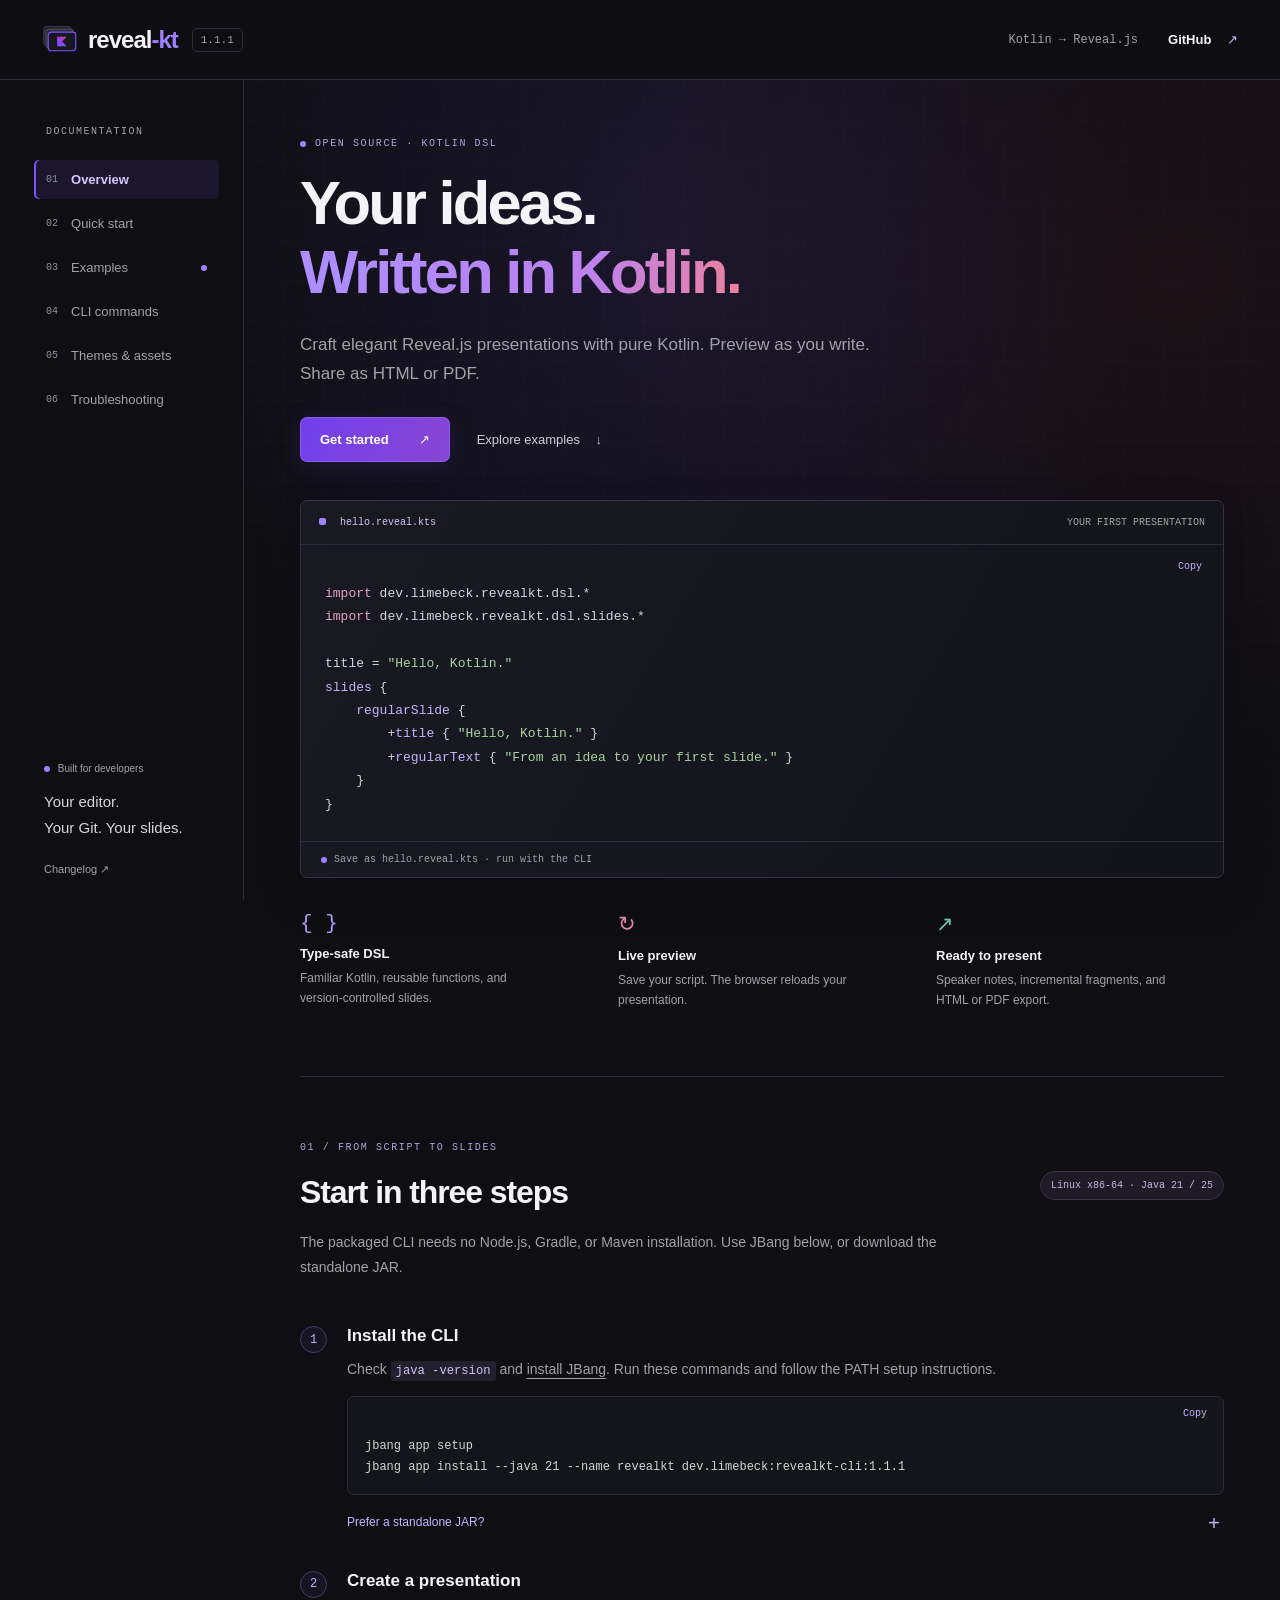
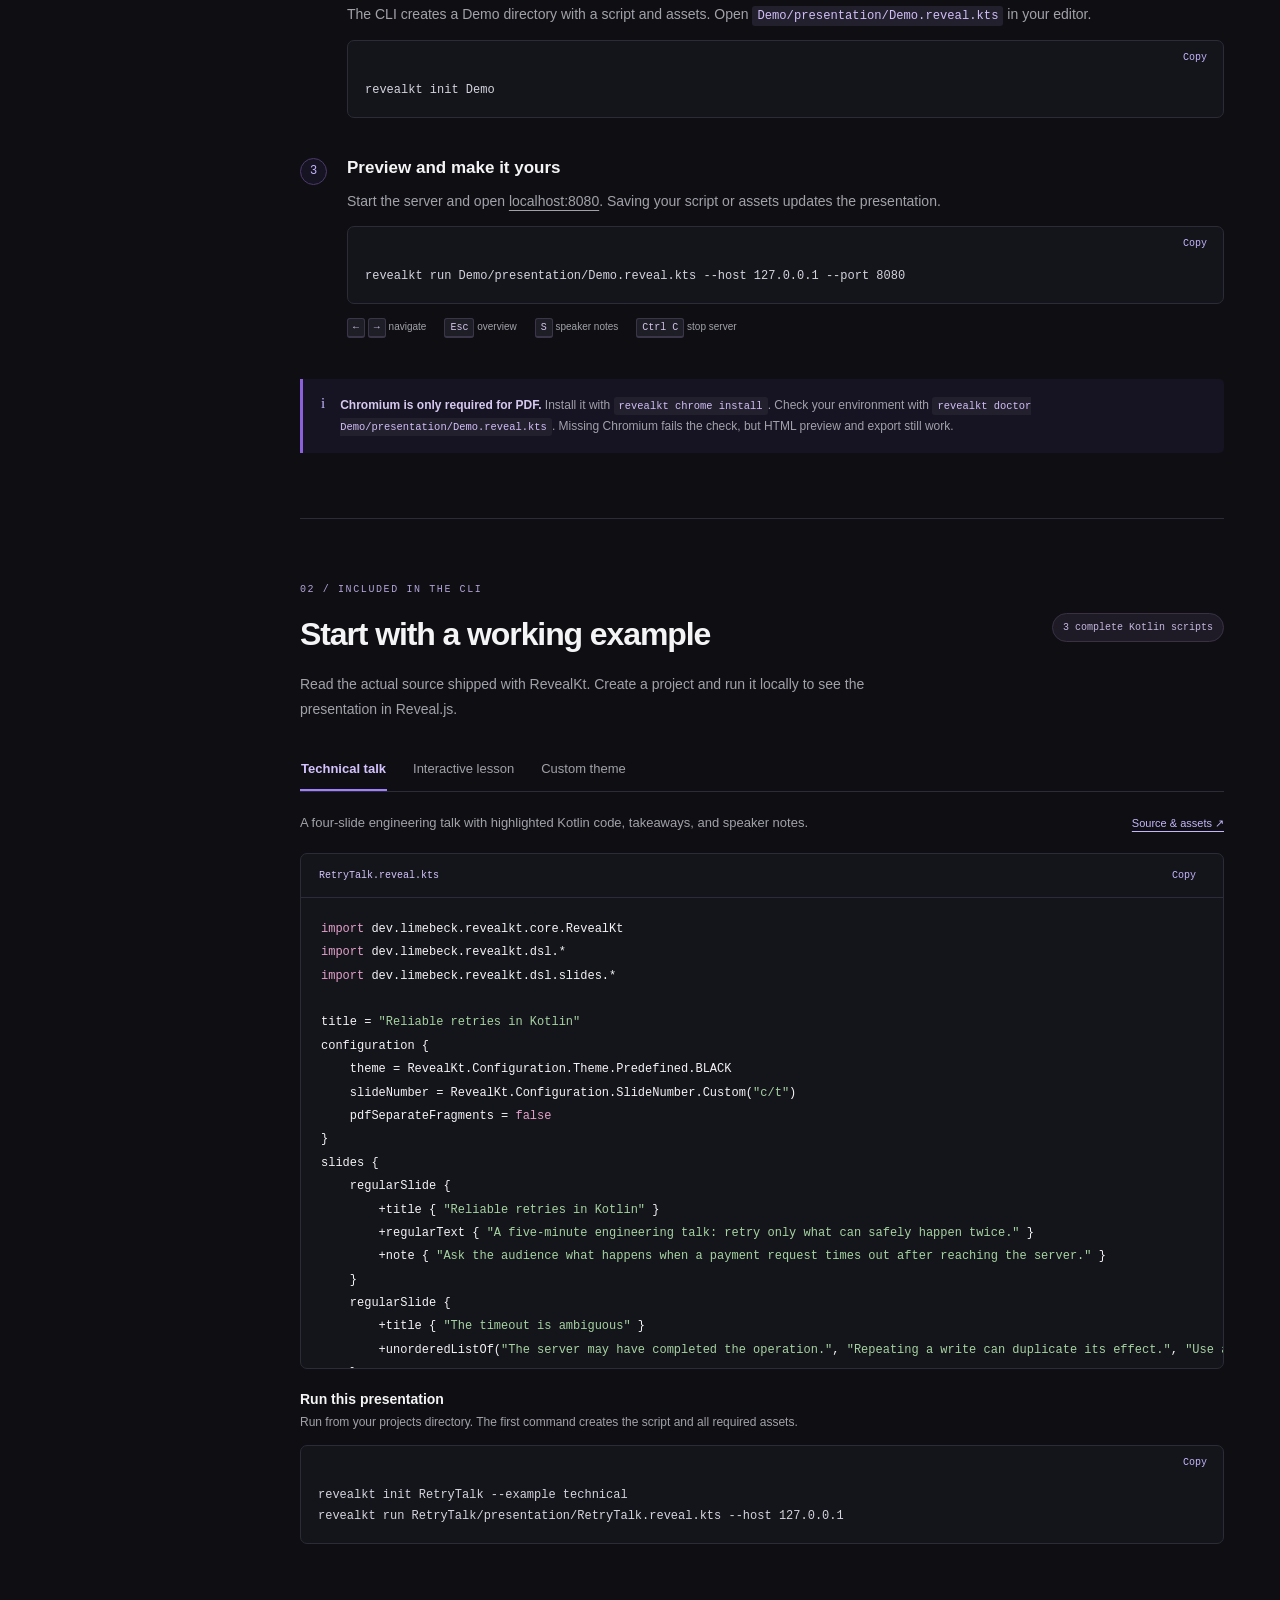
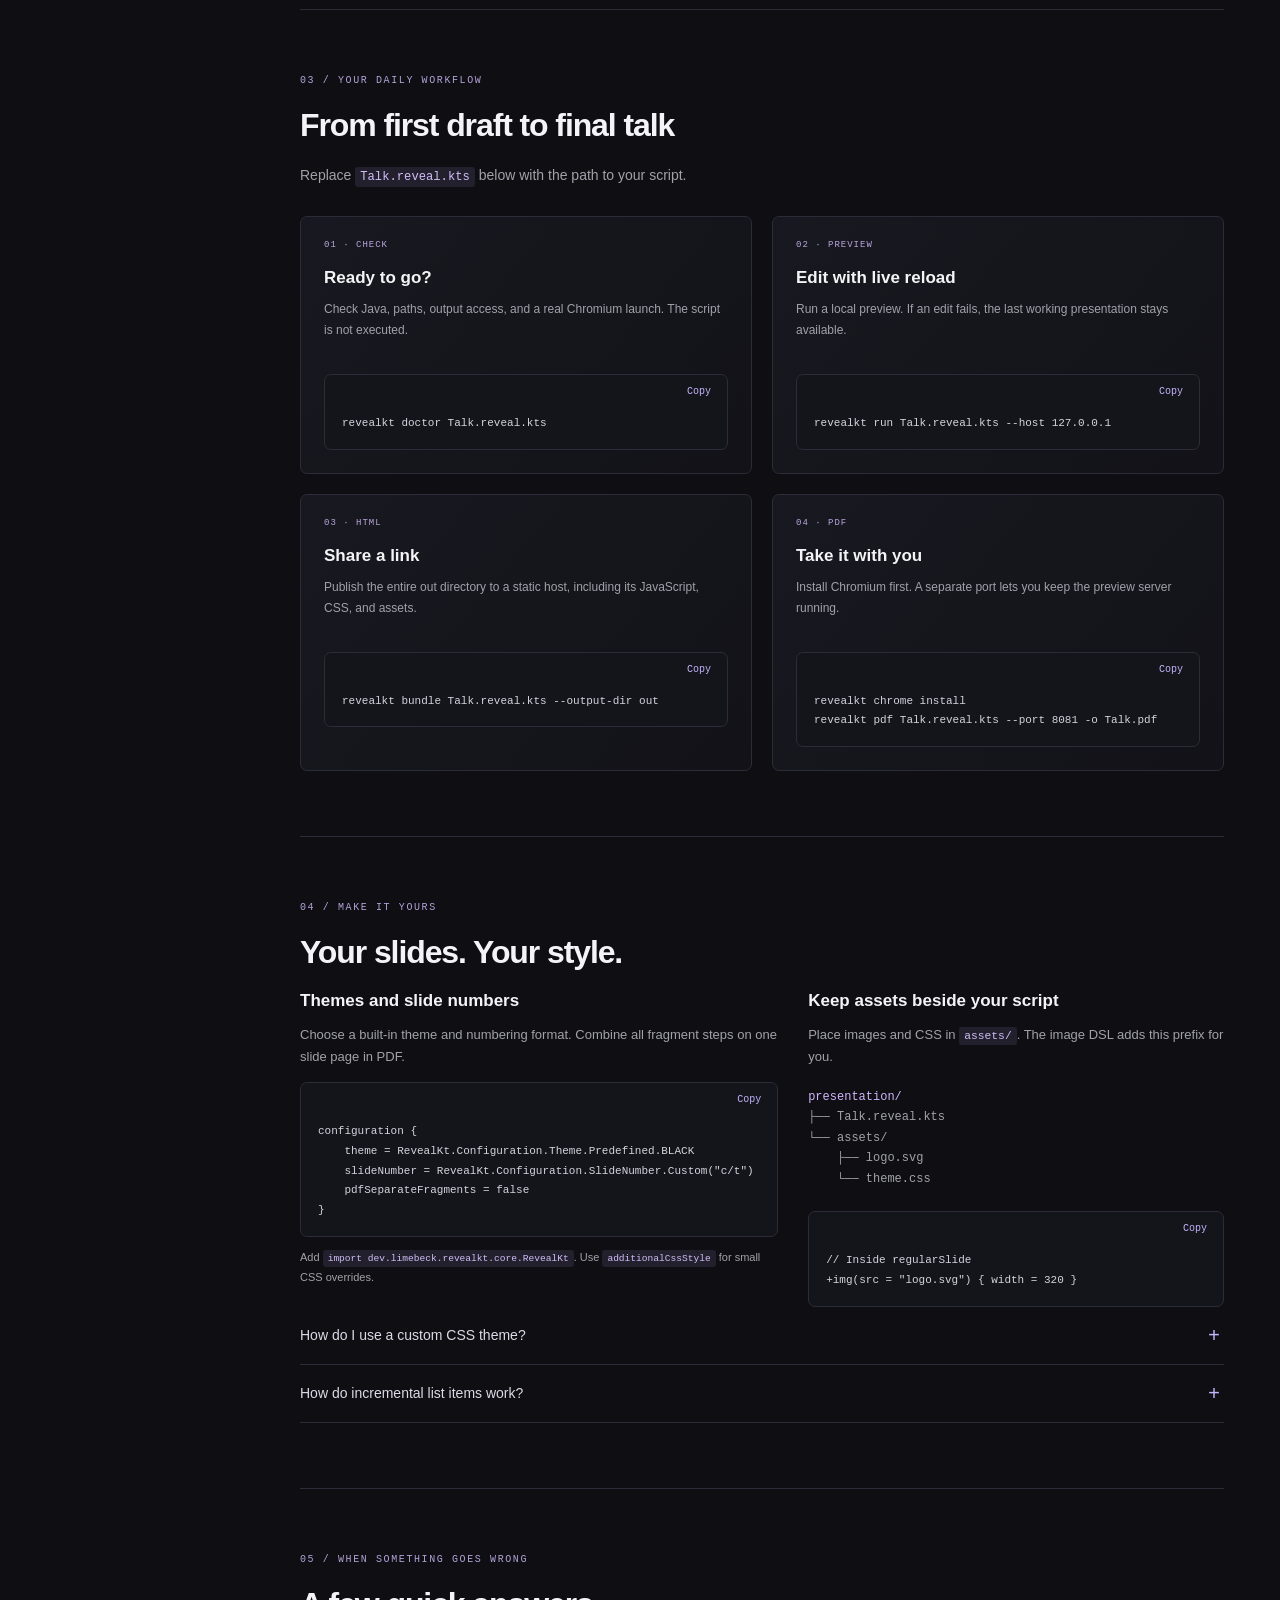
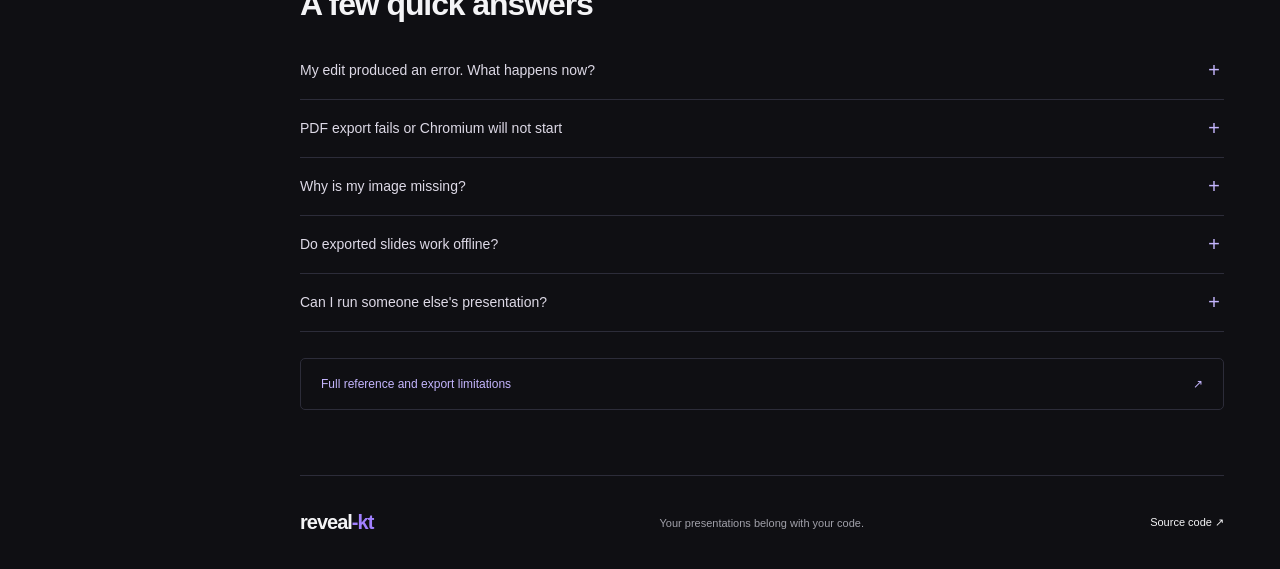
==== index.html @ 834b7af3 "Publish RevealKt documentation website" ====
<!doctype html>
<html lang="en">
<head>
  <meta charset="utf-8">
  <meta name="viewport" content="width=device-width, initial-scale=1">
  <meta name="description" content="Craft Reveal.js presentations with pure Kotlin. Get started with RevealKt, explore runnable examples, and export your slides to HTML and PDF.">
  <meta name="theme-color" content="#0f0f13">
  <title>RevealKt — presentations in pure Kotlin</title>
  <link rel="icon" href="assets/favicon.svg" type="image/svg+xml">
  <link rel="stylesheet" href="assets/site.css">
  <script src="assets/examples.js" defer></script>
  <script src="assets/site.js" defer></script>
</head>
<body>
<a class="skip-link" href="#main">Skip to content</a>
<header class="header">
  <a class="brand" href="#overview" aria-label="RevealKt home"><img src="assets/favicon.svg" width="36" height="36" alt="">reveal<span class="brand-kt">-kt</span><span class="version">1.1.1</span></a>
  <div class="header-right">
    <span class="header-caption">Kotlin → Reveal.js</span>
    <a href="https://github.com/LimeBeck/reveal-kt" class="github">GitHub <span aria-hidden="true">↗</span></a>
    <button id="menu-toggle" aria-expanded="false" aria-controls="sidebar" class="menu-toggle">Menu</button>
  </div>
</header>
<div class="layout">
  <aside class="sidebar" id="sidebar">
    <div class="sidebar-title">DOCUMENTATION</div>
    <nav aria-label="Documentation sections">
      <a href="#overview" class="active"><span>01</span> Overview</a>
      <a href="#quickstart"><span>02</span> Quick start</a>
      <a href="#examples"><span>03</span> Examples <span class="nav-dot"></span></a>
      <a href="#commands"><span>04</span> CLI commands</a>
      <a href="#customization"><span>05</span> Themes &amp; assets</a>
      <a href="#faq"><span>06</span> Troubleshooting</a>
    </nav>
    <div class="sidebar-bottom"><span class="status-dot"></span> Built for developers<p>Your editor.<br>Your Git. Your slides.</p><a href="https://github.com/LimeBeck/reveal-kt/blob/master/CHANGELOG.md">Changelog ↗</a></div>
  </aside>
  <main id="main">
    <section id="overview" class="hero">
      <div class="hero-heading">
        <div class="eyebrow"><span class="status-dot"></span> OPEN SOURCE · KOTLIN DSL</div>
        <h1>Your ideas.<br><span>Written in Kotlin.</span></h1>
        <p class="lead">Craft elegant Reveal.js presentations with pure Kotlin. Preview as you write. Share as HTML or PDF.</p>
        <div class="hero-actions"><a class="button primary" href="#quickstart">Get started <span>↗</span></a><a class="text-link" href="#examples">Explore examples <span>↓</span></a></div>
      </div>
      <div class="hero-code code-block">
        <div class="panel-top"><span><span class="file-dot"></span> hello.reveal.kts</span><span>YOUR FIRST PRESENTATION</span></div>
        <button class="copy" aria-label="Copy starter script">Copy</button>
        <pre tabindex="0" aria-label="Complete starter Kotlin script"><code><span class="syntax-keyword">import</span> dev.limebeck.revealkt.dsl.*
<span class="syntax-keyword">import</span> dev.limebeck.revealkt.dsl.slides.*

title = <span class="syntax-string">"Hello, Kotlin."</span>
<span class="syntax-call">slides</span> {
    <span class="syntax-call">regularSlide</span> {
        +<span class="syntax-call">title</span> { <span class="syntax-string">"Hello, Kotlin."</span> }
        +<span class="syntax-call">regularText</span> { <span class="syntax-string">"From an idea to your first slide."</span> }
    }
}</code></pre>
        <div class="editor-foot"><span class="status-dot"></span> Save as hello.reveal.kts · run with the CLI</div>
      </div>
      <div class="features">
        <div><span class="feature-icon">{ }</span><h3>Type-safe DSL</h3><p>Familiar Kotlin, reusable functions, and version-controlled slides.</p></div>
        <div><span class="feature-icon">↻</span><h3>Live preview</h3><p>Save your script. The browser reloads your presentation.</p></div>
        <div><span class="feature-icon">↗</span><h3>Ready to present</h3><p>Speaker notes, incremental fragments, and HTML or PDF export.</p></div>
      </div>
    </section>
    <section id="quickstart">
      <div class="section-heading"><div><div class="eyebrow">01 / FROM SCRIPT TO SLIDES</div><h2>Start in three steps</h2></div><span class="tag">Linux x86-64 · Java 21 / 25</span></div>
      <p class="section-intro">The packaged CLI needs no Node.js, Gradle, or Maven installation. Use JBang below, or download the standalone JAR.</p>
      <div class="steps">
        <article class="step">
          <span class="step-number">1</span>
          <div><h3>Install the CLI</h3><p>Check <code>java -version</code> and <a href="https://www.jbang.dev/download/">install JBang</a>. Run these commands and follow the PATH setup instructions.</p>
            <div class="code-block"><button class="copy" aria-label="Copy installation commands">Copy</button><pre><code>jbang app setup
jbang app install --java 21 --name revealkt dev.limebeck:revealkt-cli:1.1.1</code></pre></div>
            <details><summary>Prefer a standalone JAR?</summary><p>Download the self-contained CLI JAR from <a href="https://github.com/LimeBeck/reveal-kt/releases/tag/v1.1.1">release 1.1.1</a>, rather than the sources, javadoc, or app-jvm artifacts. Rename it to <code>revealkt.jar</code> if needed. In the commands below, replace <code>revealkt</code> with <code>java -jar /path/to/revealkt.jar</code>.</p></details>
          </div>
        </article>
        <article class="step">
          <span class="step-number">2</span>
          <div><h3>Create a presentation</h3><p>The CLI creates a Demo directory with a script and assets. Open <code>Demo/presentation/Demo.reveal.kts</code> in your editor.</p><div class="code-block"><button class="copy" aria-label="Copy project creation command">Copy</button><pre><code>revealkt init Demo</code></pre></div></div>
        </article>
        <article class="step">
          <span class="step-number">3</span>
          <div><h3>Preview and make it yours</h3><p>Start the server and open <a href="http://localhost:8080">localhost:8080</a>. Saving your script or assets updates the presentation.</p><div class="code-block"><button class="copy" aria-label="Copy preview command">Copy</button><pre><code>revealkt run Demo/presentation/Demo.reveal.kts --host 127.0.0.1 --port 8080</code></pre></div><div class="keyboard-hints"><span><kbd>←</kbd> <kbd>→</kbd> navigate</span><span><kbd>Esc</kbd> overview</span><span><kbd>S</kbd> speaker notes</span><span><kbd>Ctrl C</kbd> stop server</span></div></div>
        </article>
      </div>
      <div class="callout"><span aria-hidden="true">i</span><p><strong>Chromium is only required for PDF.</strong> Install it with <code>revealkt chrome install</code>. Check your environment with <code>revealkt doctor Demo/presentation/Demo.reveal.kts</code>. Missing Chromium fails the check, but HTML preview and export still work.</p></div>
    </section>
    <section id="examples">
      <div class="section-heading"><div><div class="eyebrow">02 / INCLUDED IN THE CLI</div><h2>Start with a working example</h2></div><span class="tag">3 complete Kotlin scripts</span></div>
      <p class="section-intro">Read the actual source shipped with RevealKt. Create a project and run it locally to see the presentation in Reveal.js.</p>
      <noscript><p>Run <code>revealkt init RetryTalk --example technical</code>, <code>revealkt init NullSafety --example lesson</code>, or <code>revealkt init BrandDeck --example custom-theme</code>. <a href="https://github.com/LimeBeck/reveal-kt/tree/master/reveal-kt/app/src/jvmMain/resources/examples">Browse all example sources on GitHub ↗</a></p></noscript>
      <div class="example-tabs" role="tablist" aria-label="Example scripts">
        <button role="tab" id="tab-technical" aria-selected="true" aria-controls="example-panel" data-example="technical">Technical talk</button>
        <button role="tab" id="tab-lesson" aria-selected="false" aria-controls="example-panel" tabindex="-1" data-example="lesson">Interactive lesson</button>
        <button role="tab" id="tab-custom-theme" aria-selected="false" aria-controls="example-panel" tabindex="-1" data-example="custom-theme">Custom theme</button>
      </div>
      <div id="example-panel" role="tabpanel" aria-labelledby="tab-technical">
        <div class="example-caption"><p id="example-description"></p><a id="example-source-link" href="https://github.com/LimeBeck/reveal-kt/tree/master/reveal-kt/app/src/jvmMain/resources/examples/technical">Source &amp; assets ↗</a></div>
        <div class="example-source">
          <div class="panel-top"><span id="source-name">RetryTalk.reveal.kts</span><button class="copy" id="copy-example" aria-label="Copy example script">Copy</button></div>
          <pre tabindex="0" aria-label="Complete example Kotlin script"><code id="example-code"></code></pre>
        </div>
        <div class="example-run"><h3>Run this presentation</h3><p>Run from your projects directory. The first command creates the script and all required assets.</p></div>
        <div class="code-block"><button class="copy" aria-label="Copy example commands">Copy</button><pre><code id="example-command">revealkt init RetryTalk --example technical
revealkt run RetryTalk/presentation/RetryTalk.reveal.kts --host 127.0.0.1</code></pre></div>
      </div>
    </section>
    <section id="commands">
      <div class="eyebrow">03 / YOUR DAILY WORKFLOW</div><h2>From first draft to final talk</h2><p class="section-intro">Replace <code>Talk.reveal.kts</code> below with the path to your script.</p>
      <div class="command-grid">
        <article><span class="command-label">01 · CHECK</span><h3>Ready to go?</h3><p>Check Java, paths, output access, and a real Chromium launch. The script is not executed.</p><div class="code-block"><button class="copy" aria-label="Copy doctor command">Copy</button><pre><code>revealkt doctor Talk.reveal.kts</code></pre></div></article>
        <article><span class="command-label">02 · PREVIEW</span><h3>Edit with live reload</h3><p>Run a local preview. If an edit fails, the last working presentation stays available.</p><div class="code-block"><button class="copy" aria-label="Copy run command">Copy</button><pre><code>revealkt run Talk.reveal.kts --host 127.0.0.1</code></pre></div></article>
        <article><span class="command-label">03 · HTML</span><h3>Share a link</h3><p>Publish the entire out directory to a static host, including its JavaScript, CSS, and assets.</p><div class="code-block"><button class="copy" aria-label="Copy bundle command">Copy</button><pre><code>revealkt bundle Talk.reveal.kts --output-dir out</code></pre></div></article>
        <article><span class="command-label">04 · PDF</span><h3>Take it with you</h3><p>Install Chromium first. A separate port lets you keep the preview server running.</p><div class="code-block"><button class="copy" aria-label="Copy PDF commands">Copy</button><pre><code>revealkt chrome install
revealkt pdf Talk.reveal.kts --port 8081 -o Talk.pdf</code></pre></div></article>
      </div>
    </section>
    <section id="customization">
      <div class="eyebrow">04 / MAKE IT YOURS</div><h2>Your slides. Your style.</h2>
      <div class="reference-grid">
        <article><h3>Themes and slide numbers</h3><p>Choose a built-in theme and numbering format. Combine all fragment steps on one slide page in PDF.</p><div class="code-block"><button class="copy" aria-label="Copy configuration">Copy</button><pre><code>configuration {
    theme = RevealKt.Configuration.Theme.Predefined.BLACK
    slideNumber = RevealKt.Configuration.SlideNumber.Custom("c/t")
    pdfSeparateFragments = false
}</code></pre></div><p class="small">Add <code>import dev.limebeck.revealkt.core.RevealKt</code>. Use <code>additionalCssStyle</code> for small CSS overrides.</p></article>
        <article><h3>Keep assets beside your script</h3><p>Place images and CSS in <code>assets/</code>. The image DSL adds this prefix for you.</p><div class="file-tree"><span>presentation/</span><br>├── Talk.reveal.kts<br>└── assets/<br>&nbsp;&nbsp;&nbsp; ├── logo.svg<br>&nbsp;&nbsp;&nbsp; └── theme.css</div><div class="code-block"><button class="copy" aria-label="Copy image snippet">Copy</button><pre><code>// Inside regularSlide
+img(src = "logo.svg") { width = 320 }</code></pre></div></article>
      </div>
      <details><summary>How do I use a custom CSS theme?</summary><p>Set <code>theme = RevealKt.Configuration.Theme.Custom("assets/theme.css")</code> inside <code>configuration</code>. A custom theme replaces the built-in theme; style <code>.reveal-viewport</code>, <code>.reveal</code>, and headings. URLs inside CSS resolve relative to the CSS file. Start with a complete template: <code>revealkt init BrandDeck --example custom-theme</code>.</p></details>
      <details><summary>How do incremental list items work?</summary><p><code>unorderedListOf</code> and <code>orderedListOf</code> reveal subsequent items as fragments by default. The first item is visible immediately. Pass <code>fragmented = false</code> for a static list. Set <code>pdfSeparateFragments = false</code> to avoid extra PDF pages for fragment steps.</p></details>
    </section>
    <section id="faq">
      <div class="eyebrow">05 / WHEN SOMETHING GOES WRONG</div><h2>A few quick answers</h2>
      <details><summary>My edit produced an error. What happens now?</summary><p>Fix the script and save again. Successful compilation updates the slides and removes the error panel. Until then, you can navigate the last working presentation. An error on the initial launch exits the command; fix the script and start it again.</p></details>
      <details><summary>PDF export fails or Chromium will not start</summary><p>Run <code>revealkt chrome install</code>, then <code>revealkt doctor Talk.reveal.kts</code>. On Ubuntu, you may need system libraries: <code>revealkt chrome install --with-deps</code>. If the port is busy, stop the preview or use <code>--port 8081</code>. Create the PDF output's parent directory beforehand.</p></details>
      <details><summary>Why is my image missing?</summary><p>Check that <code>assets/</code> is beside your script. For <code>assets/images/chart.png</code>, use <code>img(src = "images/chart.png")</code>. Paths are case-sensitive. CSS theme URLs need the full <code>assets/</code> prefix.</p></details>
      <details><summary>Do exported slides work offline?</summary><p>Built-in JavaScript and CSS ship with the CLI. External images, fonts, and MathJax may still need a network connection, so offline export is not guaranteed. HTML export is a directory, not one file. Repeating bundle does not remove old assets; use a fresh output directory for a clean export.</p></details>
      <details><summary>Can I run someone else's presentation?</summary><p>A <code>.reveal.kts</code> file is executable Kotlin with your user's permissions, including file and network access. Review scripts before running them. Preview has no authentication; <code>--host 127.0.0.1</code> limits access to your computer. Use bundle for publishing.</p></details>
      <a class="reference-link" href="https://github.com/LimeBeck/reveal-kt/blob/master/docs/presentation-reference.md">Full reference and export limitations <span>↗</span></a>
    </section>
    <footer><a class="brand" href="#overview">reveal<span class="brand-kt">-kt</span></a><span>Your presentations belong with your code.</span><a href="https://github.com/LimeBeck/reveal-kt">Source code ↗</a></footer>
  </main>
</div>
<div id="copy-status" class="sr-only" role="status" aria-live="polite"></div>
</body>
</html>
---- assets/site.css ----
:root {
  color-scheme: dark;
  --paper: #0f0f13;
  --surface: #181820;
  --ink: #f4f4f6;
  --muted: #a1a1aa;
  --line: #2c2c39;
  --purple: #7f52ff;
  --accent: #c4b5fd;
  --mono: ui-monospace, SFMono-Regular, Consolas, "Liberation Mono", monospace;
  font-family: Inter, -apple-system, BlinkMacSystemFont, "Segoe UI", sans-serif;
  color: var(--ink);
  background: var(--paper);
  font-synthesis: none;
  scroll-behavior: smooth;
  scroll-padding-top: 110px;
}
* { box-sizing: border-box; }
body { margin: 0; }
a { color: inherit; text-underline-offset: 4px; }
button { font: inherit; cursor: pointer; }
button, a, summary { -webkit-tap-highlight-color: transparent; }
button:focus-visible, a:focus-visible, summary:focus-visible, [tabindex]:focus-visible {
  outline: 3px solid var(--accent);
  outline-offset: 4px;
}
::selection { background: #7f52ff66; color: white; }
.header {
  height: 80px;
  border-bottom: 1px solid var(--line);
  display: flex;
  align-items: center;
  justify-content: space-between;
  padding: 0 42px;
  position: sticky;
  top: 0;
  z-index: 10;
  background: #0f0f13f5;
  backdrop-filter: blur(16px);
}
.brand { display: flex; align-items: center; text-decoration: none; font-size: 24px; font-weight: 750; letter-spacing: -1px; }
.brand > img { margin-right: 10px; }
.brand-kt { color: #a180ff; }
.version { font: 11px var(--mono); letter-spacing: 0; border: 1px solid var(--line); padding: 5px 8px; border-radius: 5px; margin-left: 14px; color: var(--muted); }
.header-right { display: flex; align-items: center; gap: 30px; }
.header-caption { font: 12px var(--mono); color: var(--muted); }
.github { text-decoration: none; font-size: 13px; font-weight: 600; }
.github span { margin-left: 12px; color: var(--accent); }
.layout { max-width: 1600px; margin: auto; display: grid; grid-template-columns: 244px minmax(0, 1fr); }
.sidebar { position: sticky; top: 80px; height: calc(100vh - 80px); padding: 46px 24px 24px 34px; border-right: 1px solid var(--line); display: flex; flex-direction: column; }
.sidebar-title { font: 10px var(--mono); letter-spacing: 1.5px; color: var(--muted); margin: 0 0 23px 12px; }
.sidebar nav { display: grid; gap: 5px; }
.sidebar nav a { display: flex; align-items: center; gap: 13px; font-size: 13px; text-decoration: none; padding: 12px; border-radius: 5px; color: var(--muted); }
.sidebar nav a > span:first-child { font: 10px var(--mono); color: #91919f; }
.sidebar nav a:hover { background: #1b1b25; color: white; }
.sidebar nav a.active { background: #7f52ff1c; color: #d6c9ff; font-weight: 650; box-shadow: inset 2px 0 var(--purple); }
.nav-dot, .status-dot { display: inline-block; flex-shrink: 0; width: 6px; height: 6px; border-radius: 50%; background: #a180ff; }
.nav-dot { margin-left: auto; }
.sidebar-bottom { margin-top: auto; font-size: 10px; color: var(--muted); padding: 45px 10px 0; }
.sidebar-bottom .status-dot { margin-right: 5px; }
.sidebar-bottom p { font-size: 15px; line-height: 1.7; color: #d4d4dc; margin: 15px 0 23px; }
.sidebar-bottom a { font-size: 11px; text-decoration: none; }
main { padding: 0 56px; min-width: 0; max-width: 1270px; }
section { padding: 65px 0; border-bottom: 1px solid var(--line); scroll-margin-top: 10px; }
.hero { padding-top: 58px; position: relative; isolation: isolate; }
.hero::before {
  content: "";
  position: absolute;
  inset: 0 -56px;
  z-index: -1;
  pointer-events: none;
  background: radial-gradient(ellipse at 40% 15%, #7f52ff1c, transparent 55%),
    radial-gradient(ellipse at 90% 20%, #e2446210, transparent 45%),
    linear-gradient(#ffffff03 1px, transparent 1px),
    linear-gradient(90deg, #ffffff03 1px, transparent 1px);
  background-size: auto, auto, 40px 40px, 40px 40px;
  mask-image: linear-gradient(black 65%, transparent);
}
.eyebrow { font: 10px var(--mono); letter-spacing: 1.6px; color: #b2a2d9; display: flex; align-items: center; gap: 9px; margin-bottom: 20px; }
h1 { font-size: clamp(40px, 4.8vw, 68px); line-height: 1.12; letter-spacing: -2.8px; margin: 0 0 23px; font-weight: 750; }
h1 > span { color: #b497ff; background: linear-gradient(100deg, #ae8dff 10%, #bc82ee 65%, #ed819b); background-clip: text; -webkit-background-clip: text; -webkit-text-fill-color: transparent; }
h2 { font-size: 32px; font-weight: 650; letter-spacing: -1.1px; margin: 0 0 19px; line-height: 1.2; }
h3 { font-size: 17px; margin: 0 0 11px; font-weight: 600; }
p { line-height: 1.75; font-size: 14px; color: var(--muted); }
.lead { max-width: 580px; font-size: 17px; line-height: 1.75; margin: 0; }
.hero-actions { display: flex; align-items: center; gap: 27px; margin: 28px 0 38px; }
.button { display: inline-flex; gap: 30px; align-items: center; padding: 14px 19px; border-radius: 7px; font-size: 13px; font-weight: 600; text-decoration: none; }
.primary { background: linear-gradient(115deg, #7040ec, #8945d3); color: white; border: 1px solid #a680ff66; box-shadow: 0 4px 24px #7f52ff24; }
.primary:hover { background: #8250ee; }
.text-link { font-size: 13px; text-decoration: none; color: #d2cbdc; }
.text-link span { margin-left: 12px; color: var(--accent); }
.panel-top { min-height: 44px; display: flex; align-items: center; justify-content: space-between; border-bottom: 1px solid var(--line); padding: 0 18px; font: 10px var(--mono); color: var(--muted); gap: 12px; }
.panel-top > span:first-child { color: #d4c5fc; }
.file-dot { display: inline-block; width: 7px; height: 7px; background: #a180ff; border-radius: 2px; margin-right: 8px; }
pre { font: 12px/1.95 var(--mono); overflow: auto; margin: 0; tab-size: 4; }
pre code { font: inherit; padding: 0; background: none; border: 0; color: inherit; overflow-wrap: normal; }
.syntax-call { color: #c4b5fd; }
.syntax-string { color: #a6d3a1; }
.syntax-keyword { color: #e3a1c9; }
.syntax-comment { color: #9494a8; }
.editor-foot { border-top: 1px solid var(--line); padding: 12px 20px; font: 10px var(--mono); color: var(--muted); display: flex; align-items: center; gap: 7px; }
.features { display: grid; grid-template-columns: repeat(3, 1fr); gap: 30px; margin-top: 34px; }
.features h3 { font-size: 13px; margin: 11px 0 7px; }
.features p { font-size: 12px; line-height: 1.7; margin: 0; max-width: 240px; }
.feature-icon { font: 21px var(--mono); color: #b89aff; }
.features > div:nth-child(2) .feature-icon { color: #e589a3; }
.features > div:nth-child(3) .feature-icon { color: #73caaa; }
.section-heading { display: flex; justify-content: space-between; align-items: center; gap: 15px; }
.tag { font: 10px var(--mono); color: #c5b8df; white-space: nowrap; border: 1px solid #393044; background: #1e1b27; border-radius: 20px; padding: 8px 10px; }
.section-intro { max-width: 640px; margin: 0 0 27px; }
code { font-family: var(--mono); font-size: .87em; background: #22202d; padding: 3px 5px; border-radius: 3px; overflow-wrap: anywhere; color: #d1bef8; }
.step { display: grid; grid-template-columns: 30px minmax(0, 1fr); gap: 17px; padding: 20px 0; }
.step-number { border: 1px solid #4b3a6c; background: #7f52ff12; width: 27px; height: 27px; border-radius: 50%; display: grid; place-items: center; font: 12px var(--mono); color: var(--accent); }
.step p { margin: 0 0 13px; }
.code-block { position: relative; border: 1px solid var(--line); background: #14141b; border-radius: 7px; margin-top: 12px; }
.code-block pre { padding: 39px 17px 15px; line-height: 1.8; font-size: 12px; color: #d4d4de; }
.copy { border: 0; background: transparent; color: #c4b5fd; font: 10px var(--mono); padding: 6px 9px; border-radius: 4px; white-space: nowrap; }
.copy:hover { background: #7f52ff26; }
.code-block > .copy { position: absolute; right: 7px; top: 5px; }
.hero-code { background: linear-gradient(120deg, #191922, #13131a); border-color: #393047; box-shadow: 0 16px 40px #0004, 0 0 40px #7f52ff08; overflow: hidden; }
.hero-code > .copy { top: 54px; right: 12px; }
.hero-code pre { font-size: 13px; padding: 37px 24px 25px; }
.keyboard-hints { display: flex; flex-wrap: wrap; gap: 18px; margin-top: 17px; font-size: 10px; color: var(--muted); }
kbd { font: 10px var(--mono); border: 1px solid #3a3548; border-bottom-width: 2px; border-radius: 3px; background: #1e1e26; padding: 3px 5px; color: #d4c5ec; }
.callout { display: flex; gap: 15px; background: #7f52ff10; border-left: 3px solid #8a61db; border-radius: 0 5px 5px 0; padding: 16px 18px; margin-top: 26px; }
.callout > span { font: 15px Georgia; color: var(--accent); }
.callout p { font-size: 12px; margin: 0; }
.callout strong { font-weight: 600; color: #d6c9ef; }
details { border-bottom: 1px solid var(--line); padding: 18px 0; }
summary { list-style: none; cursor: pointer; font-size: 14px; font-weight: 500; padding-right: 30px; position: relative; line-height: 1.5; color: #ddd9e6; }
summary::-webkit-details-marker { display: none; }
summary::after { content: '+'; position: absolute; right: 4px; color: var(--accent); font: 20px var(--mono); top: 0; }
details[open] > summary::after { content: '−'; }
details p { font-size: 13px; margin: 15px 0 0; }
.step details { border: 0; padding-bottom: 0; }
.step summary { font-size: 12px; color: var(--accent); }
.example-tabs { display: flex; border-bottom: 1px solid var(--line); gap: 25px; margin-bottom: 20px; }
.example-tabs button { background: none; border: 0; border-bottom: 2px solid transparent; color: var(--muted); padding: 13px 1px; font-size: 13px; }
.example-tabs button[aria-selected=true] { color: #d4c3ff; border-color: #a180ff; font-weight: 600; }
.example-source { min-width: 0; background: #14141b; border: 1px solid var(--line); border-radius: 7px; overflow: hidden; }
.example-source pre { max-height: 470px; padding: 20px; font-size: 12px; }
.example-caption { display: flex; align-items: baseline; justify-content: space-between; gap: 20px; margin-bottom: 18px; }
.example-caption p { font-size: 13px; margin: 0; max-width: 580px; }
.example-caption a { font-size: 11px; line-height: 1.7; color: var(--accent); white-space: nowrap; }
.example-run { margin-top: 22px; }
.example-run h3 { font-size: 14px; margin-bottom: 5px; }
.example-run p { font-size: 12px; margin: 0; }
.command-grid { display: grid; grid-template-columns: 1fr 1fr; gap: 20px; }
.command-grid article { padding: 23px; border: 1px solid var(--line); background: linear-gradient(130deg, #181820, #121218); border-radius: 7px; min-width: 0; }
.command-label { font: 9px var(--mono); letter-spacing: 1px; color: #b9a6dc; display: block; margin-bottom: 18px; }
.command-grid p { font-size: 12px; margin: 0; min-height: 63px; }
.command-grid .code-block pre { font-size: 11px; }
.reference-grid { display: grid; grid-template-columns: 1.15fr 1fr; gap: 30px; }
.reference-grid article { min-width: 0; }
.reference-grid p { font-size: 13px; }
.reference-grid .code-block pre { font-size: 11px; }
.reference-grid .small { font-size: 11px; }
.file-tree { font: 12px/1.7 var(--mono); color: var(--muted); padding: 5px 0 10px; }
.file-tree span { color: #d0b5fc; }
.reference-link { display: flex; justify-content: space-between; align-items: center; border: 1px solid var(--line); padding: 18px 20px; border-radius: 5px; font-size: 12px; text-decoration: none; margin-top: 26px; color: var(--accent); }
.reference-link:hover { background: #1e1b27; }
footer { display: flex; align-items: center; gap: 20px; justify-content: space-between; padding: 35px 0; }
footer .brand { font-size: 20px; }
footer > span { font-size: 11px; color: var(--muted); }
footer > a:last-child { font-size: 11px; text-decoration: none; }
.menu-toggle { display: none; }
.sr-only, .skip-link:not(:focus) { position: absolute; width: 1px; height: 1px; padding: 0; margin: -1px; overflow: hidden; clip: rect(0, 0, 0, 0); white-space: nowrap; border: 0; }
.skip-link:focus { position: fixed; top: 10px; left: 10px; padding: 15px; background: var(--surface); z-index: 100; }
@media (min-width: 1450px) {
  main { padding: 0 76px; }
  .hero::before { left: -76px; right: -76px; }
}
@media (max-width: 1100px) {
  .layout { grid-template-columns: 206px minmax(0, 1fr); }
  .sidebar { padding-left: 18px; padding-right: 14px; }
  main { padding: 0 32px; }
  .hero::before { left: -32px; right: -32px; }
  .header { padding: 0 28px; }
  h1 { font-size: 50px; }
  .section-heading { align-items: flex-start; flex-direction: column; gap: 0; margin-bottom: 15px; }
  .command-grid { gap: 12px; }
  .command-grid article { padding: 18px; }
  .reference-grid { grid-template-columns: 1fr; }
  .features { gap: 16px; }
  .hero-actions { gap: 20px; }
}
@media (max-width: 760px) {
  :root { scroll-padding-top: 82px; }
  .header { height: 65px; padding: 0 20px; }
  .brand { font-size: 22px; }
  .brand > img { width: 30px; height: 30px; }
  .version { font-size: 9px; margin-left: 9px; }
  .header-caption { display: none; }
  .header-right { gap: 18px; }
  .github { font-size: 11px; }
  .github span { margin-left: 3px; }
  .menu-toggle { display: block; border: 1px solid var(--line); border-radius: 4px; padding: 7px 9px; font-size: 11px; background: var(--surface); color: var(--ink); }
  .layout { display: block; }
  .sidebar { display: none; position: fixed; left: 0; right: 0; top: 65px; height: auto; max-height: calc(100dvh - 65px); overflow: auto; background: var(--paper); z-index: 9; padding: 25px; border-bottom: 1px solid var(--line); box-shadow: 0 20px 30px #0006; }
  .sidebar.open { display: block; }
  .sidebar-bottom { display: none; }
  .sidebar-title { margin-bottom: 12px; }
  main { padding: 0 22px; }
  .hero::before { left: -22px; right: -22px; }
  .hero { padding-top: 40px; }
  section { padding: 44px 0; }
  h1 { font-size: 43px; letter-spacing: -2px; }
  h2 { font-size: 28px; }
  .eyebrow { font-size: 9px; letter-spacing: 1.2px; }
  .lead { font-size: 15px; }
  .hero-actions { gap: 20px; flex-wrap: wrap; margin-bottom: 28px; }
  .button { font-size: 12px; padding: 13px 16px; gap: 18px; }
  .text-link { font-size: 12px; }
  .hero-code .panel-top > span:last-child { display: none; }
  .hero-code pre { font-size: 11px; padding: 40px 18px 22px; }
  .editor-foot { font-size: 9px; line-height: 1.6; padding: 12px 16px; }
  .features { gap: 20px; margin-top: 27px; }
  .features h3 { font-size: 12px; line-height: 1.5; }
  .features p { font-size: 11px; }
  .section-intro { font-size: 13px; }
  .step { gap: 12px; grid-template-columns: 25px minmax(0, 1fr); }
  .step-number { width: 24px; height: 24px; }
  .step p { font-size: 12px; }
  .example-tabs { gap: 17px; overflow: auto; }
  .example-tabs button { font-size: 11px; white-space: nowrap; }
  .example-caption { display: block; }
  .example-caption > a { display: inline-block; margin-top: 10px; }
  .example-source pre { font-size: 11px; }
  .command-grid { grid-template-columns: 1fr; }
  .command-grid p { min-height: 0; }
  .reference-grid { gap: 18px; }
  footer { flex-wrap: wrap; gap: 17px; }
  footer > span { order: 3; width: 100%; }
  .keyboard-hints { gap: 13px; }
  .header .brand { letter-spacing: -.7px; }
  .callout { padding: 14px 12px; }
}
@media (prefers-reduced-motion: reduce) {
  :root { scroll-behavior: auto; }
}
@media print {
  :root { color-scheme: light; --paper: white; --ink: black; --muted: #444; --line: #ccc; }
  .header, .sidebar, .hero-actions, .copy, .skip-link { display: none !important; }
  .layout { display: block; }
  main { max-width: none; padding: 0; }
  section { padding: 25px 0; }
  .hero::before { display: none; }
  h1 > span { background: none; -webkit-text-fill-color: black; }
  .hero-code, .code-block, .example-source, .command-grid article, .callout { background: white; box-shadow: none; }
  pre, code, .code-block pre, summary, .panel-top > span:first-child { color: black; }
  .example-source pre { max-height: none; white-space: pre-wrap; }
  .syntax-call, .syntax-keyword { color: #54348a; }
  .syntax-string { color: #28602e; }
  details:not([open]) > p { display: block; }
}
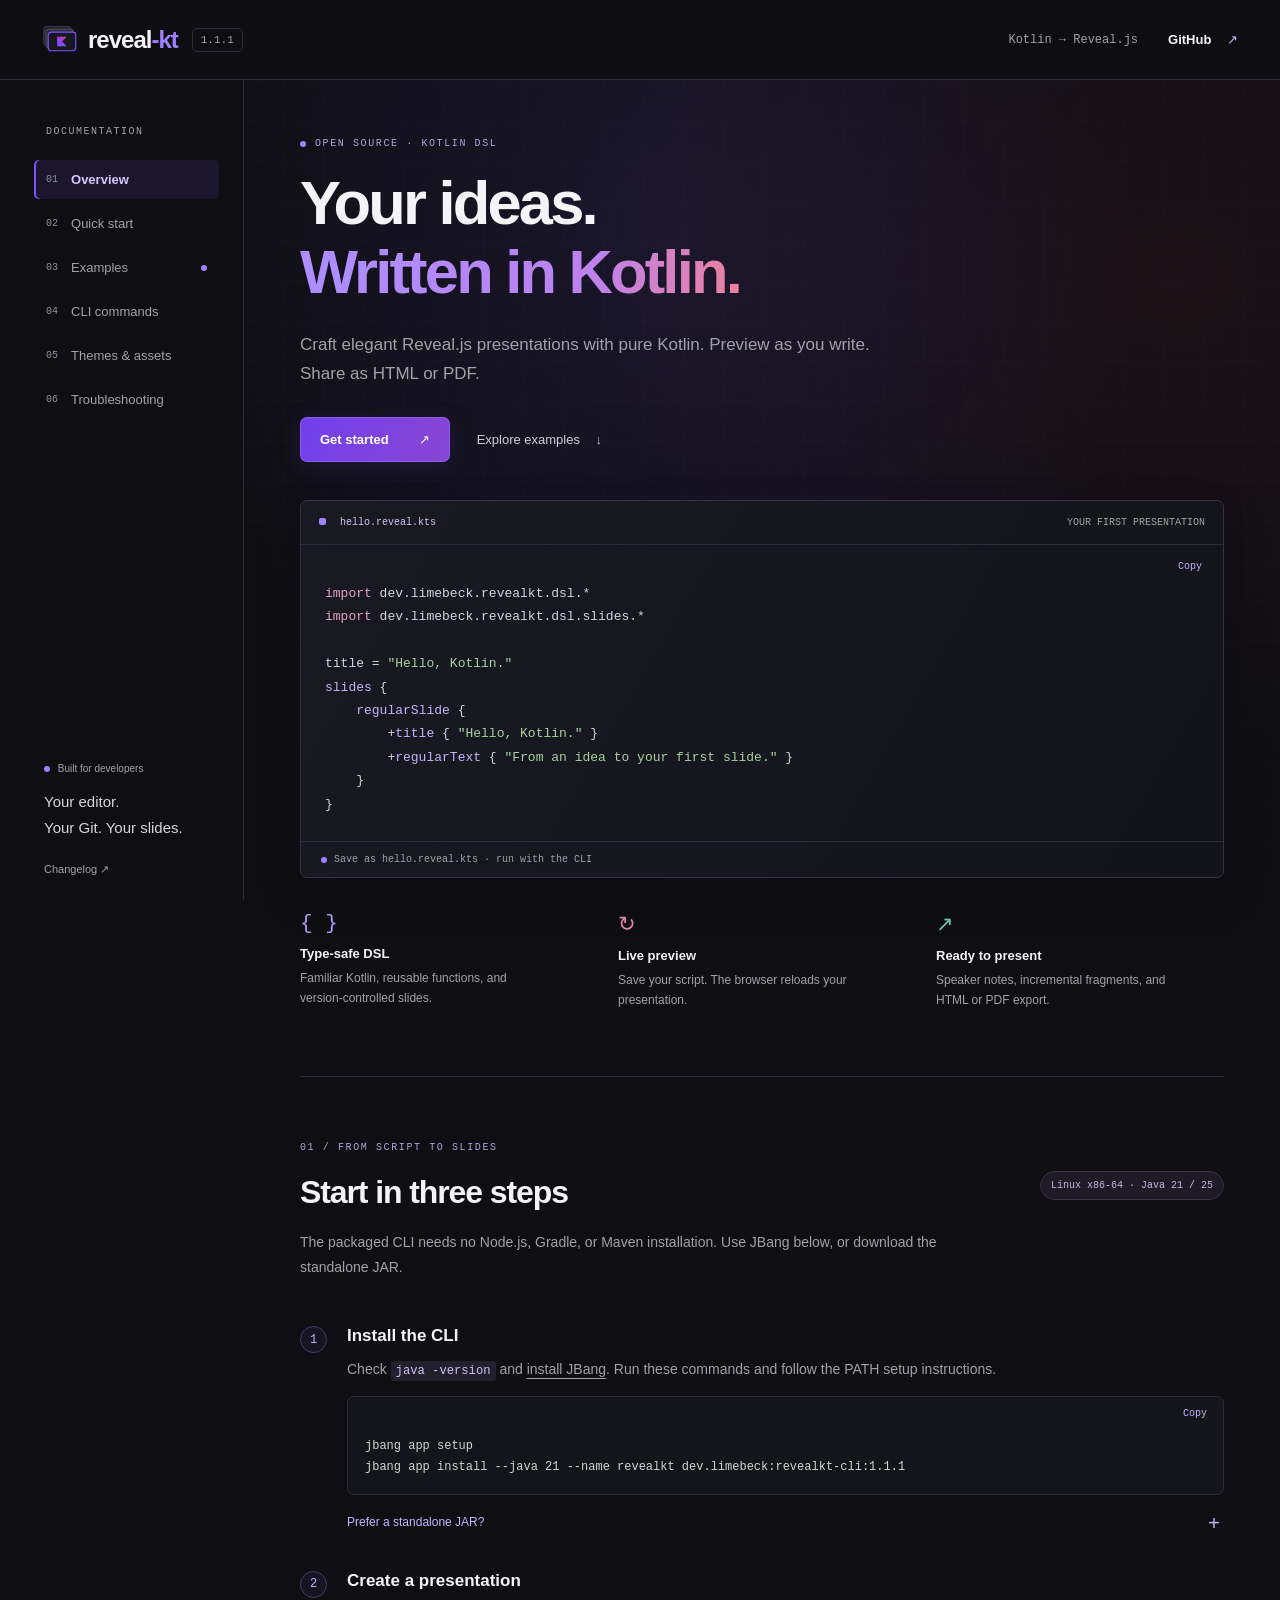
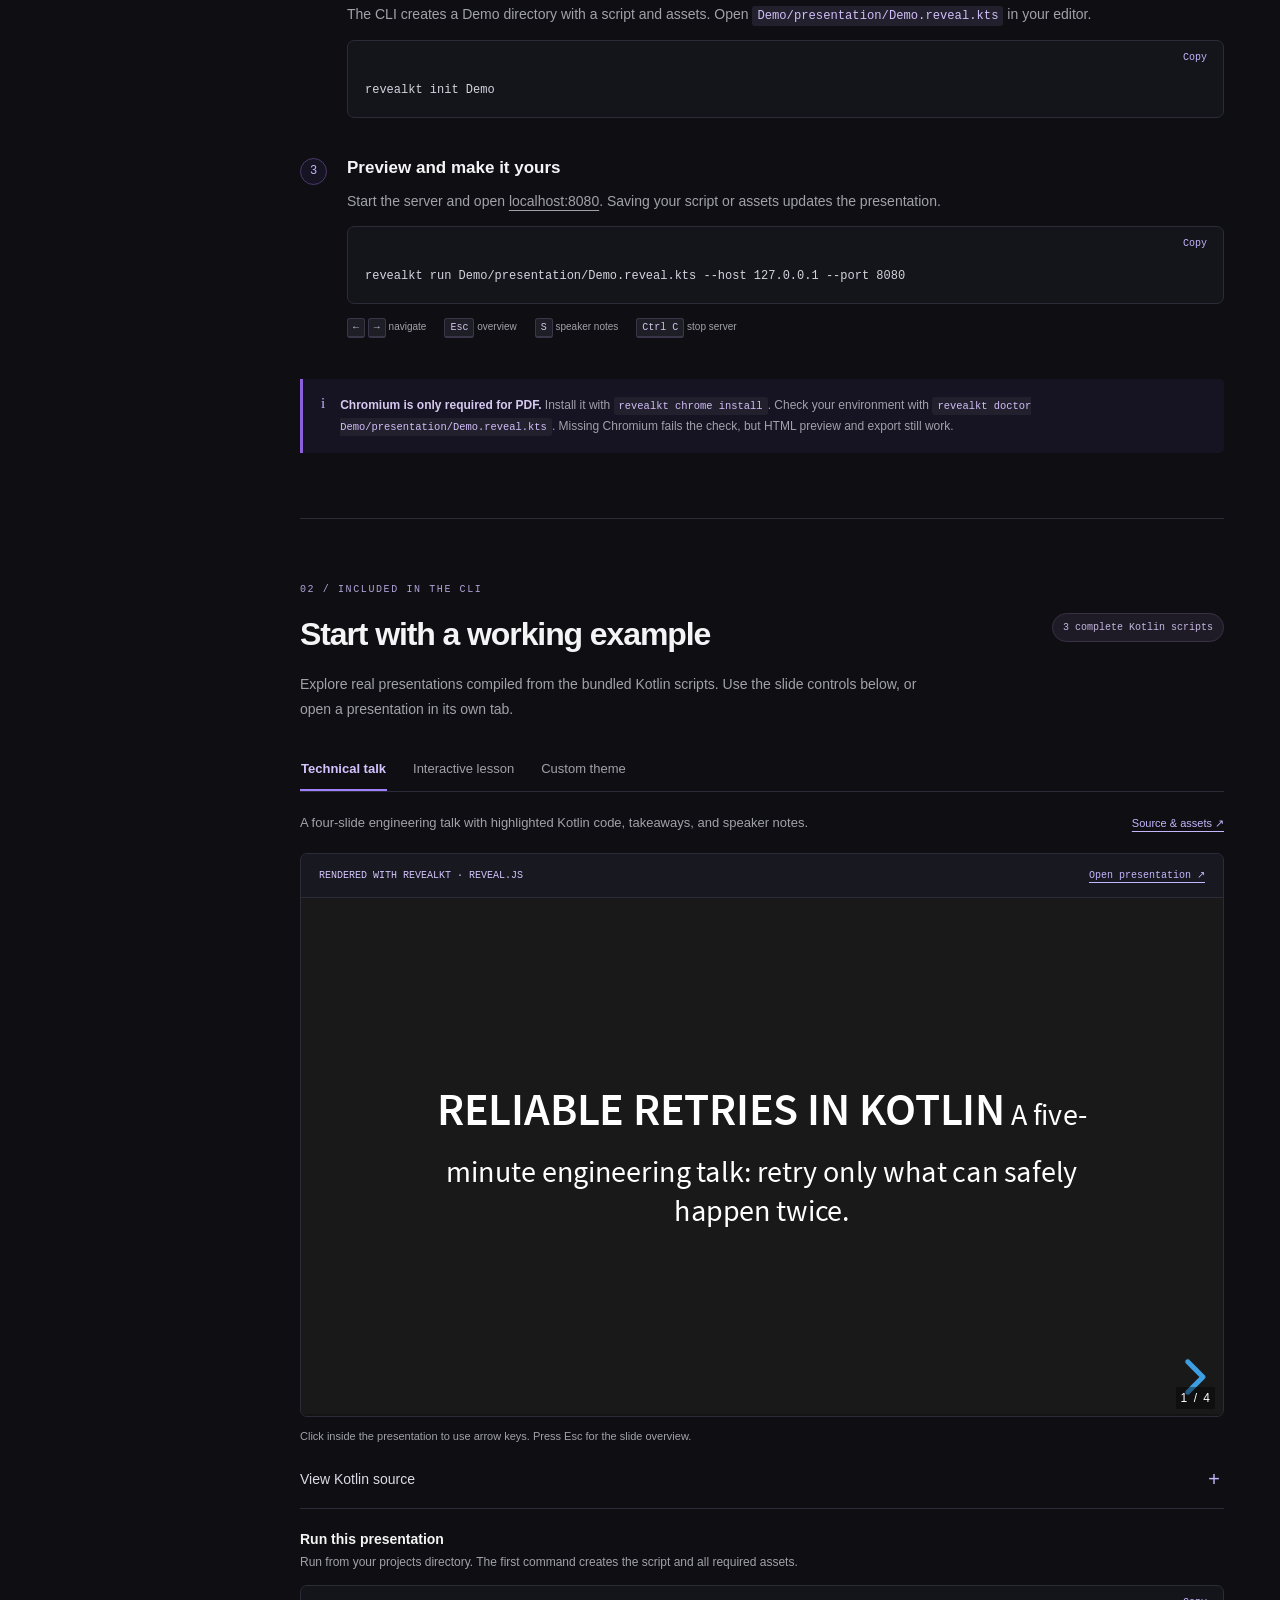
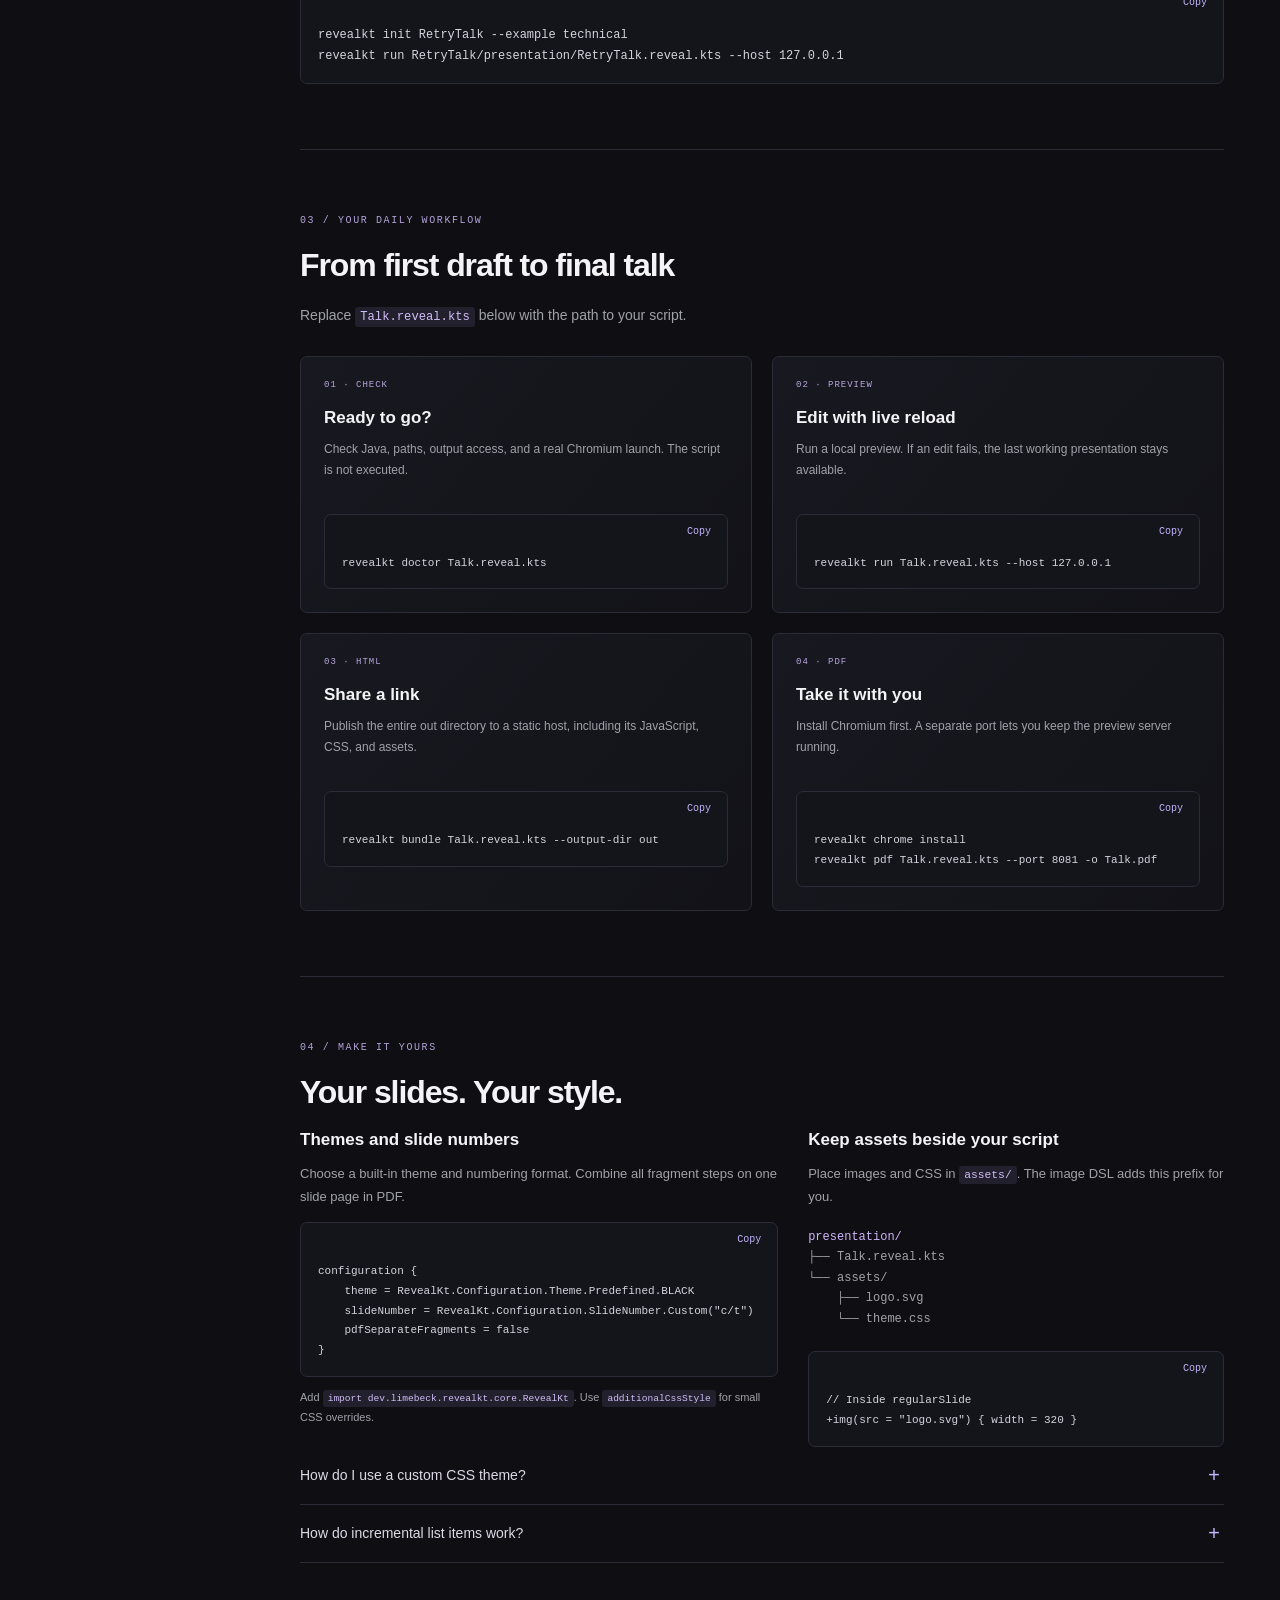
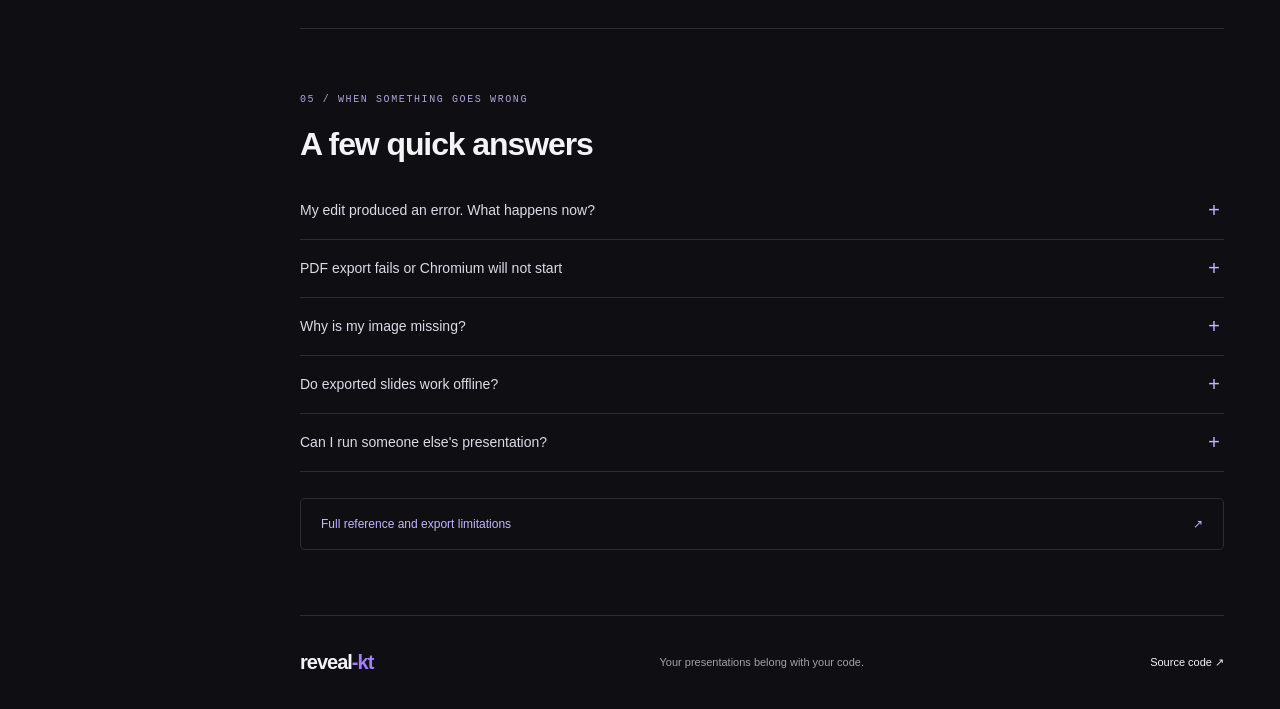
==== commit 51c1d656: "Publish RevealKt documentation website" ====
--- a/index.html
+++ b/index.html
@@ -88,7 +88,7 @@
     </section>
     <section id="examples">
       <div class="section-heading"><div><div class="eyebrow">02 / INCLUDED IN THE CLI</div><h2>Start with a working example</h2></div><span class="tag">3 complete Kotlin scripts</span></div>
-      <p class="section-intro">Read the actual source shipped with RevealKt. Create a project and run it locally to see the presentation in Reveal.js.</p>
+      <p class="section-intro">Explore real presentations compiled from the bundled Kotlin scripts. Use the slide controls below, or open a presentation in its own tab.</p>
       <noscript><p>Run <code>revealkt init RetryTalk --example technical</code>, <code>revealkt init NullSafety --example lesson</code>, or <code>revealkt init BrandDeck --example custom-theme</code>. <a href="https://github.com/LimeBeck/reveal-kt/tree/master/reveal-kt/app/src/jvmMain/resources/examples">Browse all example sources on GitHub ↗</a></p></noscript>
       <div class="example-tabs" role="tablist" aria-label="Example scripts">
         <button role="tab" id="tab-technical" aria-selected="true" aria-controls="example-panel" data-example="technical">Technical talk</button>
@@ -97,10 +97,17 @@
       </div>
       <div id="example-panel" role="tabpanel" aria-labelledby="tab-technical">
         <div class="example-caption"><p id="example-description"></p><a id="example-source-link" href="https://github.com/LimeBeck/reveal-kt/tree/master/reveal-kt/app/src/jvmMain/resources/examples/technical">Source &amp; assets ↗</a></div>
+        <div class="example-deck">
+          <div class="panel-top"><span>RENDERED WITH REVEALKT · REVEAL.JS</span><a id="example-open" href="examples/technical/index.html" target="_blank" rel="noopener">Open presentation ↗</a></div>
+          <iframe id="example-frame" src="examples/technical/index.html" title="Technical talk — RevealKt presentation" loading="lazy" allowfullscreen></iframe>
+        </div>
+        <p class="deck-hint">Click inside the presentation to use arrow keys. Press Esc for the slide overview.</p>
+        <details class="example-code-details"><summary>View Kotlin source</summary>
         <div class="example-source">
           <div class="panel-top"><span id="source-name">RetryTalk.reveal.kts</span><button class="copy" id="copy-example" aria-label="Copy example script">Copy</button></div>
           <pre tabindex="0" aria-label="Complete example Kotlin script"><code id="example-code"></code></pre>
         </div>
+        </details>
         <div class="example-run"><h3>Run this presentation</h3><p>Run from your projects directory. The first command creates the script and all required assets.</p></div>
         <div class="code-block"><button class="copy" aria-label="Copy example commands">Copy</button><pre><code id="example-command">revealkt init RetryTalk --example technical
 revealkt run RetryTalk/presentation/RetryTalk.reveal.kts --host 127.0.0.1</code></pre></div>
--- a/assets/site.css
+++ b/assets/site.css
@@ -253,3 +253,13 @@
   .syntax-string { color: #28602e; }
   details:not([open]) > p { display: block; }
 }
+
+/* Real, build-generated Reveal.js documents, isolated from the documentation CSS. */
+.example-deck { border: 1px solid var(--line); border-radius: 7px; overflow: hidden; background: #191919; }
+.example-deck .panel-top { background: var(--surface); flex-wrap: wrap; padding: 12px 18px; }
+.example-deck a { color: var(--accent); white-space: nowrap; }
+.example-deck iframe { display: block; border: 0; width: 100%; aspect-ratio: 16 / 9; min-height: 230px; }
+.deck-hint { font-size: 11px; margin: 10px 0; }
+.example-code-details { padding-top: 12px; }
+.example-code-details .example-source { margin-top: 16px; }
+@media print { .example-deck, .deck-hint { display: none; } }
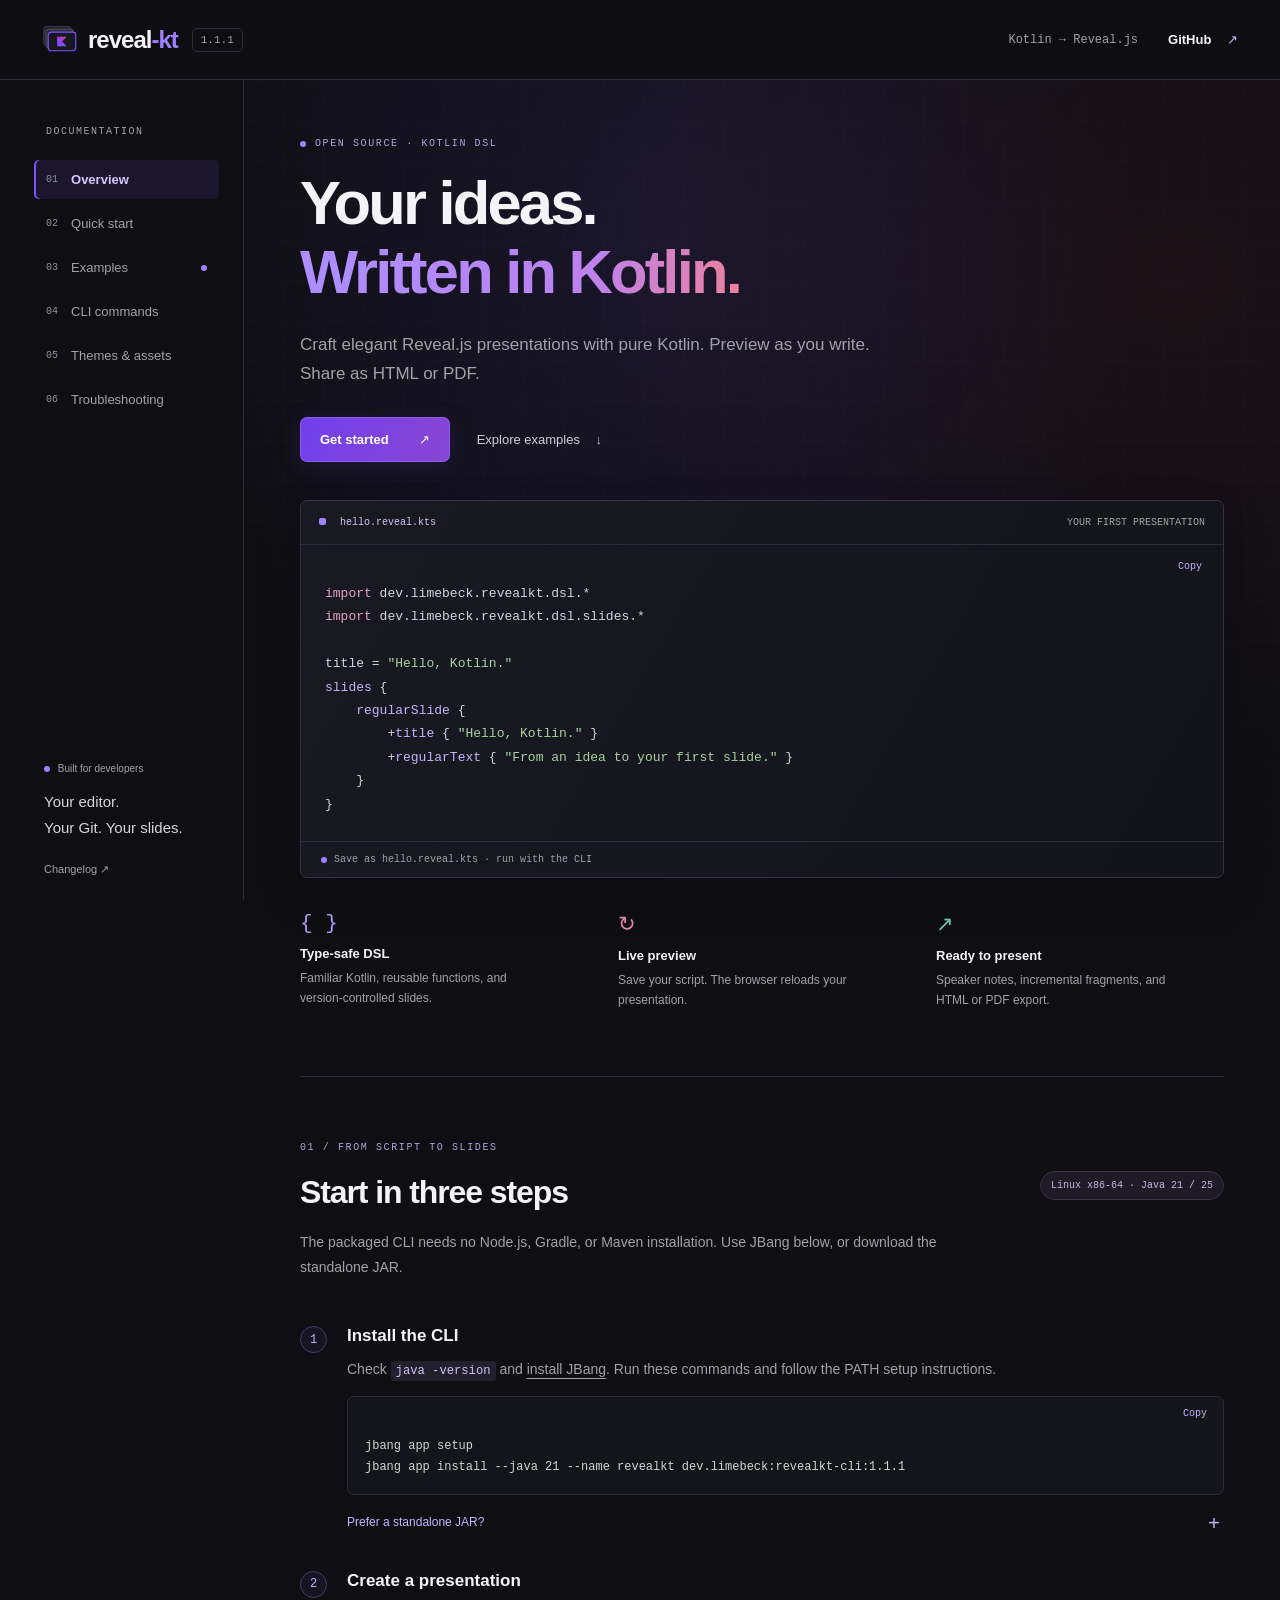
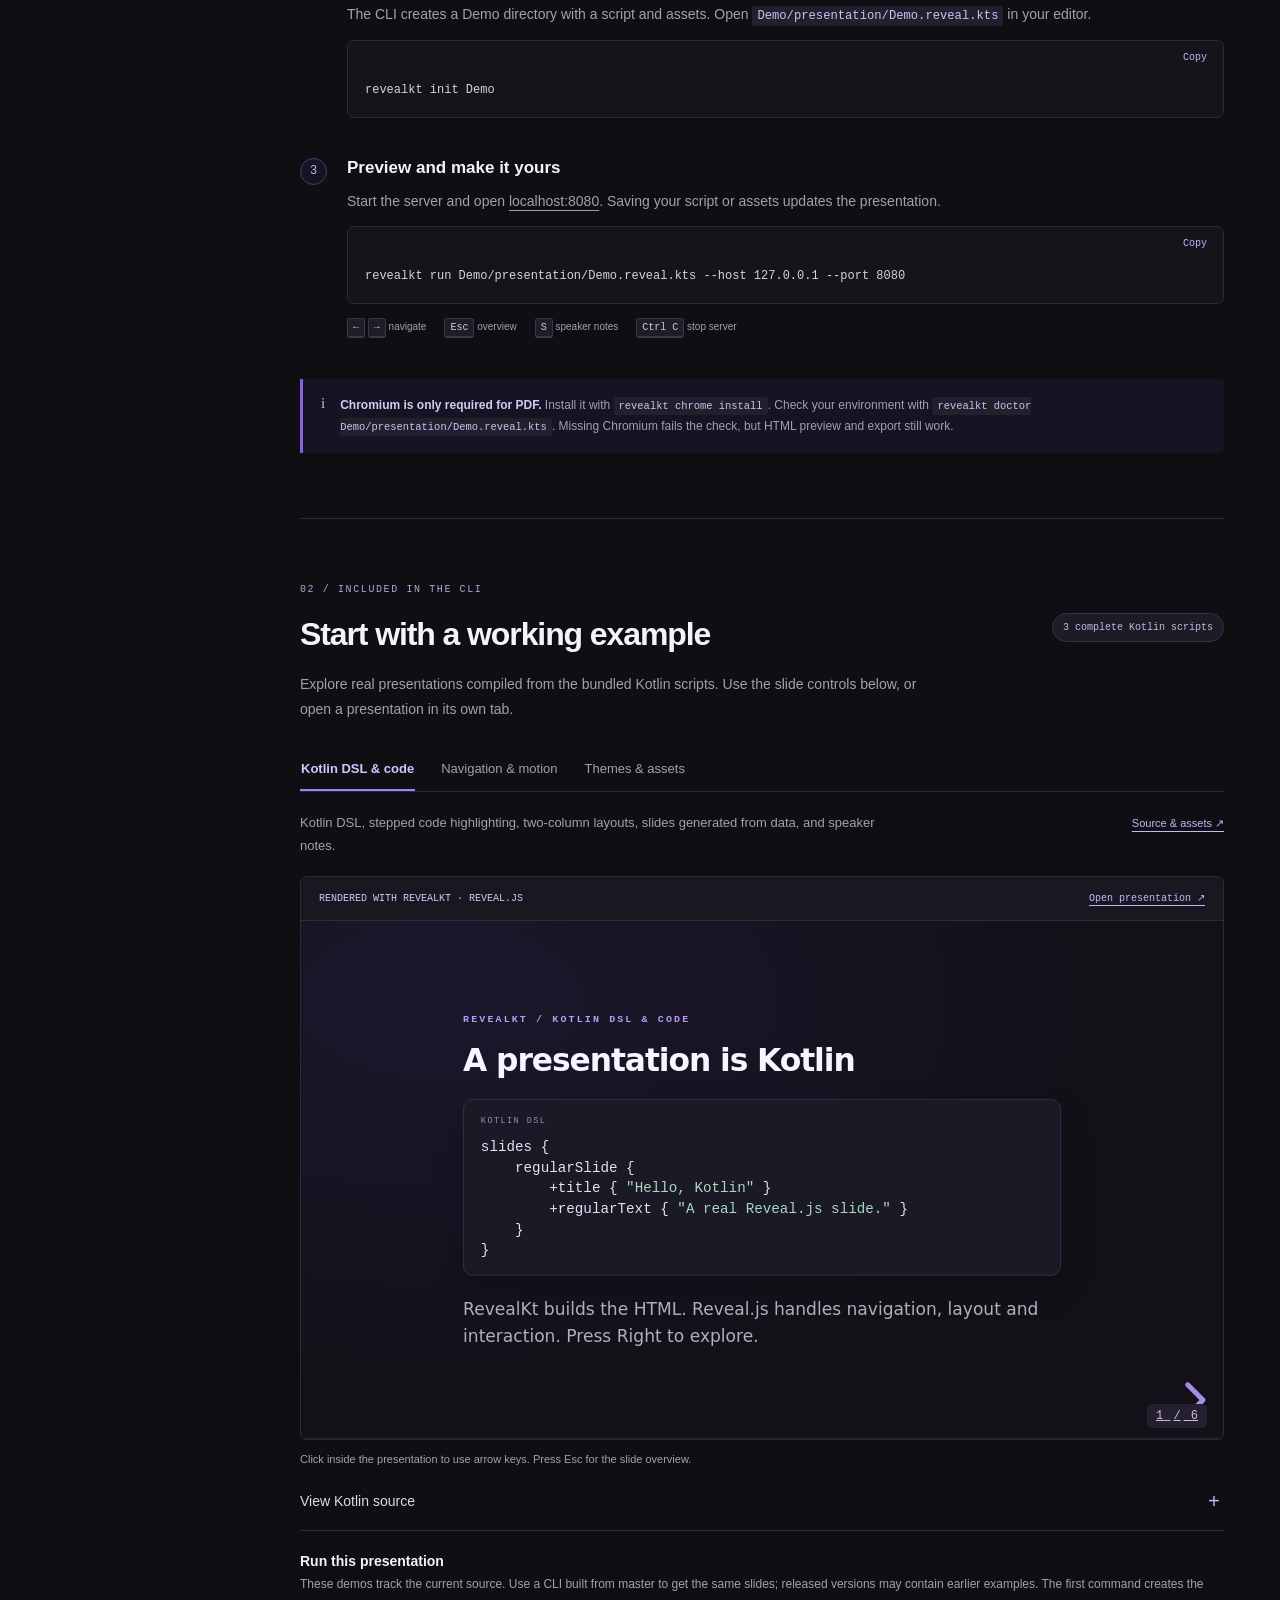
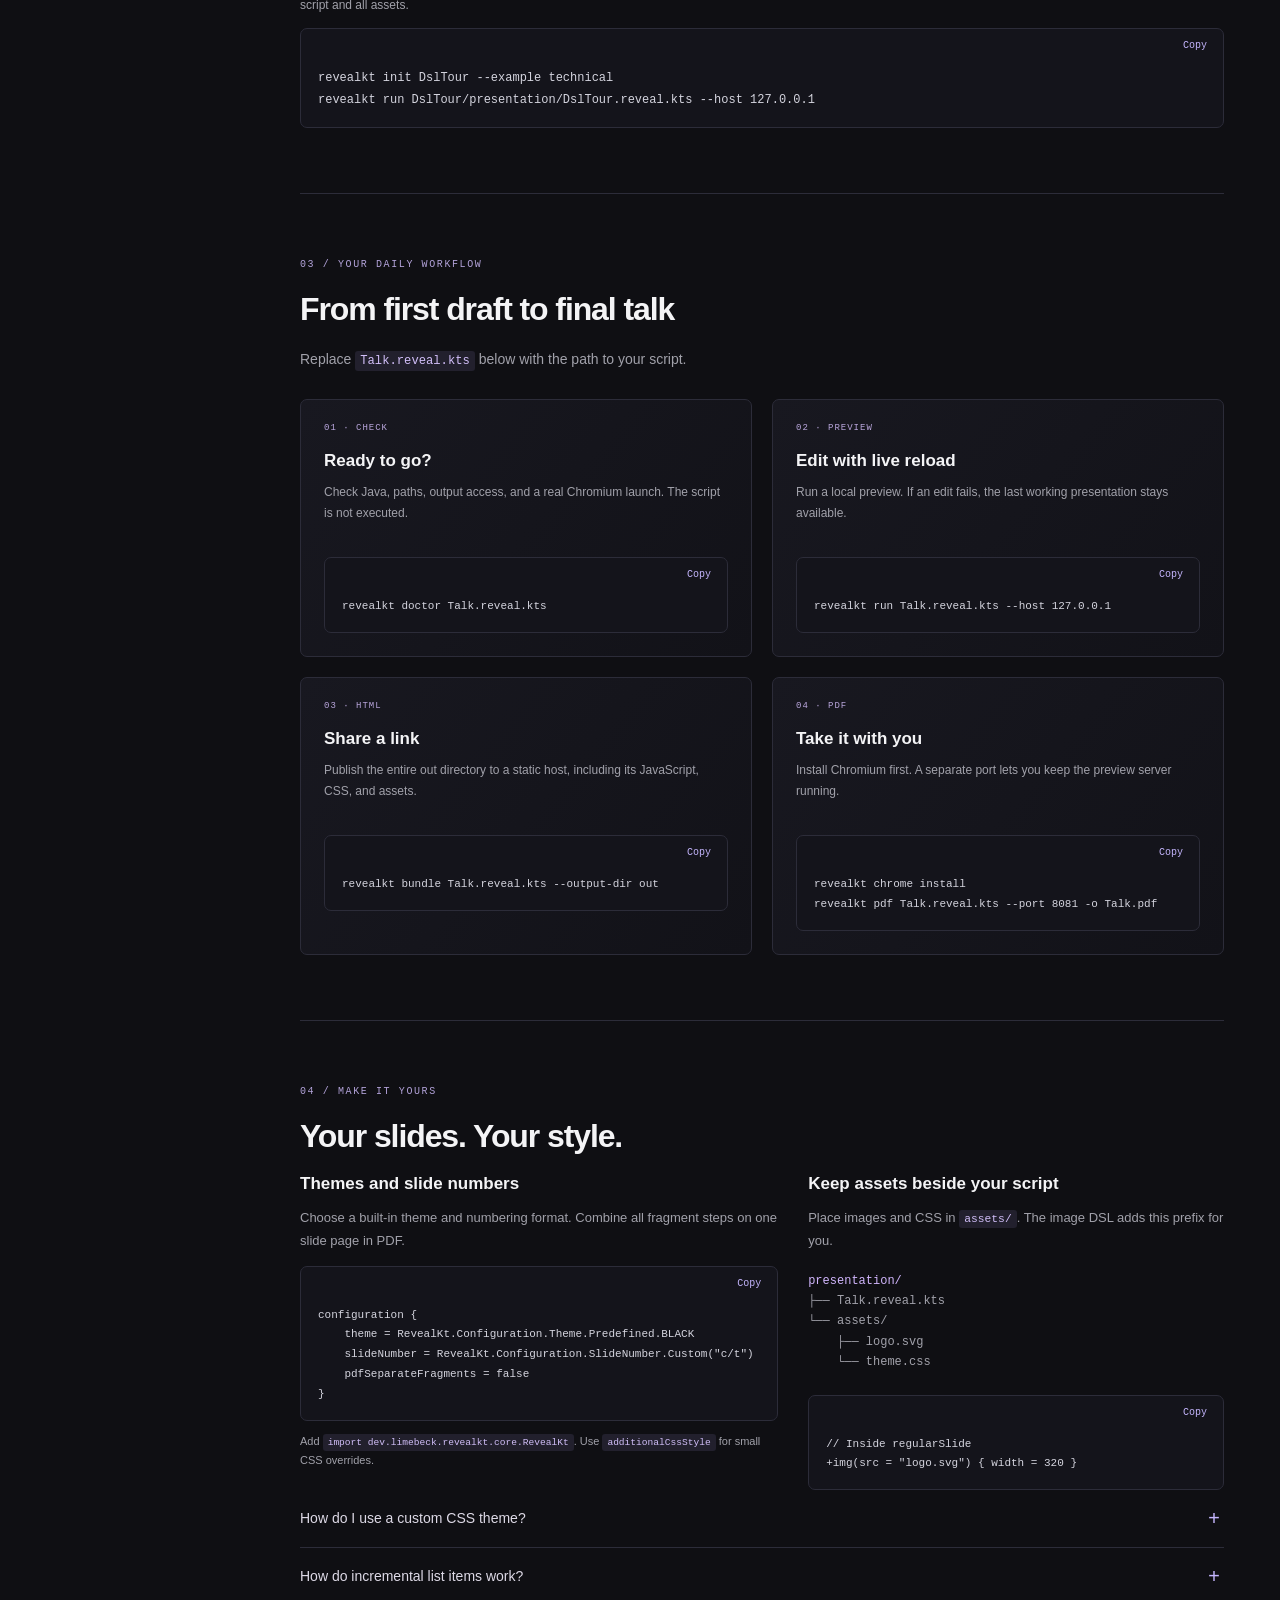
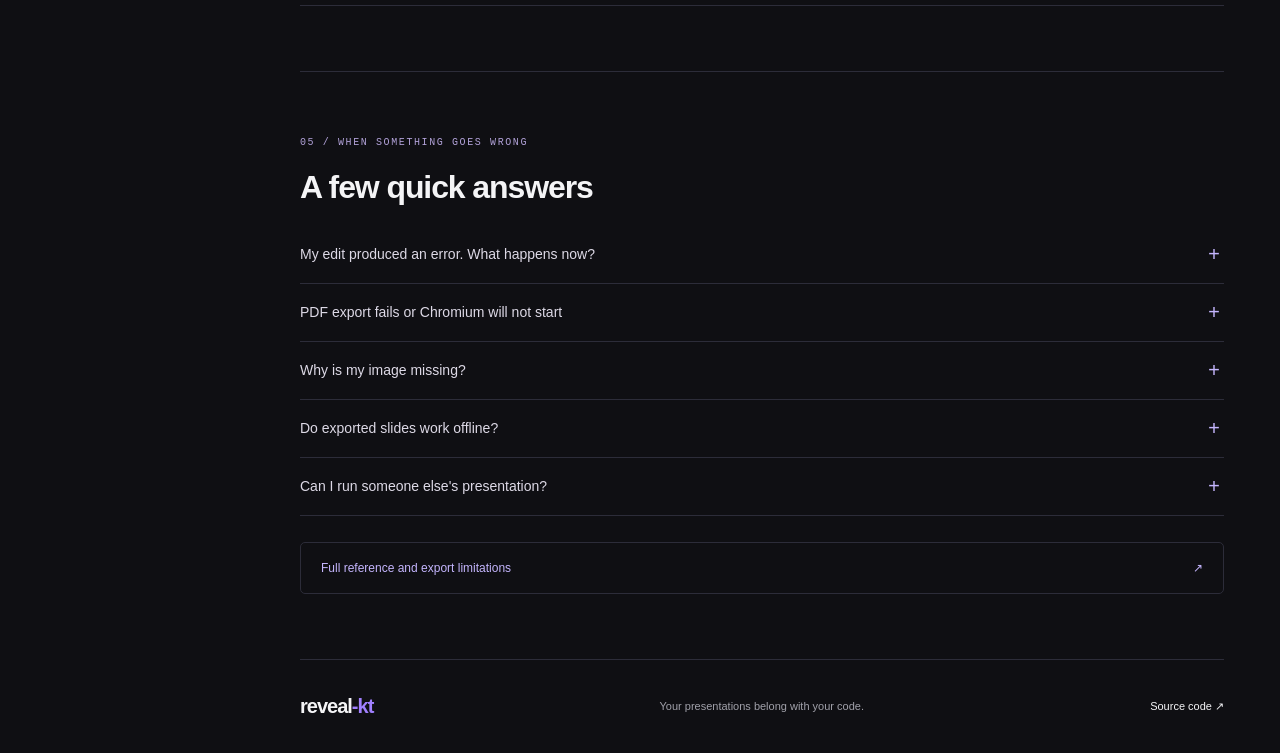
==== commit a863368b: "Publish RevealKt documentation website" ====
--- a/index.html
+++ b/index.html
@@ -89,28 +89,28 @@
     <section id="examples">
       <div class="section-heading"><div><div class="eyebrow">02 / INCLUDED IN THE CLI</div><h2>Start with a working example</h2></div><span class="tag">3 complete Kotlin scripts</span></div>
       <p class="section-intro">Explore real presentations compiled from the bundled Kotlin scripts. Use the slide controls below, or open a presentation in its own tab.</p>
-      <noscript><p>Run <code>revealkt init RetryTalk --example technical</code>, <code>revealkt init NullSafety --example lesson</code>, or <code>revealkt init BrandDeck --example custom-theme</code>. <a href="https://github.com/LimeBeck/reveal-kt/tree/master/reveal-kt/app/src/jvmMain/resources/examples">Browse all example sources on GitHub ↗</a></p></noscript>
+      <noscript><p>Run <code>revealkt init DslTour --example technical</code>, <code>revealkt init MotionLab --example lesson</code>, or <code>revealkt init ThemeStudio --example custom-theme</code>. <a href="https://github.com/LimeBeck/reveal-kt/tree/master/reveal-kt/app/src/jvmMain/resources/examples">Browse all example sources on GitHub ↗</a></p></noscript>
       <div class="example-tabs" role="tablist" aria-label="Example scripts">
-        <button role="tab" id="tab-technical" aria-selected="true" aria-controls="example-panel" data-example="technical">Technical talk</button>
-        <button role="tab" id="tab-lesson" aria-selected="false" aria-controls="example-panel" tabindex="-1" data-example="lesson">Interactive lesson</button>
-        <button role="tab" id="tab-custom-theme" aria-selected="false" aria-controls="example-panel" tabindex="-1" data-example="custom-theme">Custom theme</button>
+        <button role="tab" id="tab-technical" aria-selected="true" aria-controls="example-panel" data-example="technical">Kotlin DSL &amp; code</button>
+        <button role="tab" id="tab-lesson" aria-selected="false" aria-controls="example-panel" tabindex="-1" data-example="lesson">Navigation &amp; motion</button>
+        <button role="tab" id="tab-custom-theme" aria-selected="false" aria-controls="example-panel" tabindex="-1" data-example="custom-theme">Themes &amp; assets</button>
       </div>
       <div id="example-panel" role="tabpanel" aria-labelledby="tab-technical">
         <div class="example-caption"><p id="example-description"></p><a id="example-source-link" href="https://github.com/LimeBeck/reveal-kt/tree/master/reveal-kt/app/src/jvmMain/resources/examples/technical">Source &amp; assets ↗</a></div>
         <div class="example-deck">
           <div class="panel-top"><span>RENDERED WITH REVEALKT · REVEAL.JS</span><a id="example-open" href="examples/technical/index.html" target="_blank" rel="noopener">Open presentation ↗</a></div>
-          <iframe id="example-frame" src="examples/technical/index.html" title="Technical talk — RevealKt presentation" loading="lazy" allowfullscreen></iframe>
+          <iframe id="example-frame" src="examples/technical/index.html" title="Kotlin DSL &amp; code — RevealKt presentation" loading="lazy" allowfullscreen></iframe>
         </div>
         <p class="deck-hint">Click inside the presentation to use arrow keys. Press Esc for the slide overview.</p>
         <details class="example-code-details"><summary>View Kotlin source</summary>
         <div class="example-source">
-          <div class="panel-top"><span id="source-name">RetryTalk.reveal.kts</span><button class="copy" id="copy-example" aria-label="Copy example script">Copy</button></div>
+          <div class="panel-top"><span id="source-name">DslTour.reveal.kts</span><button class="copy" id="copy-example" aria-label="Copy example script">Copy</button></div>
           <pre tabindex="0" aria-label="Complete example Kotlin script"><code id="example-code"></code></pre>
         </div>
         </details>
-        <div class="example-run"><h3>Run this presentation</h3><p>Run from your projects directory. The first command creates the script and all required assets.</p></div>
-        <div class="code-block"><button class="copy" aria-label="Copy example commands">Copy</button><pre><code id="example-command">revealkt init RetryTalk --example technical
-revealkt run RetryTalk/presentation/RetryTalk.reveal.kts --host 127.0.0.1</code></pre></div>
+        <div class="example-run"><h3>Run this presentation</h3><p>These demos track the current source. Use a CLI built from master to get the same slides; released versions may contain earlier examples. The first command creates the script and all assets.</p></div>
+        <div class="code-block"><button class="copy" aria-label="Copy example commands">Copy</button><pre><code id="example-command">revealkt init DslTour --example technical
+revealkt run DslTour/presentation/DslTour.reveal.kts --host 127.0.0.1</code></pre></div>
       </div>
     </section>
     <section id="commands">
@@ -134,7 +134,7 @@
         <article><h3>Keep assets beside your script</h3><p>Place images and CSS in <code>assets/</code>. The image DSL adds this prefix for you.</p><div class="file-tree"><span>presentation/</span><br>├── Talk.reveal.kts<br>└── assets/<br>&nbsp;&nbsp;&nbsp; ├── logo.svg<br>&nbsp;&nbsp;&nbsp; └── theme.css</div><div class="code-block"><button class="copy" aria-label="Copy image snippet">Copy</button><pre><code>// Inside regularSlide
 +img(src = "logo.svg") { width = 320 }</code></pre></div></article>
       </div>
-      <details><summary>How do I use a custom CSS theme?</summary><p>Set <code>theme = RevealKt.Configuration.Theme.Custom("assets/theme.css")</code> inside <code>configuration</code>. A custom theme replaces the built-in theme; style <code>.reveal-viewport</code>, <code>.reveal</code>, and headings. URLs inside CSS resolve relative to the CSS file. Start with a complete template: <code>revealkt init BrandDeck --example custom-theme</code>.</p></details>
+      <details><summary>How do I use a custom CSS theme?</summary><p>Set <code>theme = RevealKt.Configuration.Theme.Custom("assets/theme.css")</code> inside <code>configuration</code>. A custom theme replaces the built-in theme; style <code>.reveal-viewport</code>, <code>.reveal</code>, and headings. URLs inside CSS resolve relative to the CSS file. Start with a complete template: <code>revealkt init ThemeStudio --example custom-theme</code>.</p></details>
       <details><summary>How do incremental list items work?</summary><p><code>unorderedListOf</code> and <code>orderedListOf</code> reveal subsequent items as fragments by default. The first item is visible immediately. Pass <code>fragmented = false</code> for a static list. Set <code>pdfSeparateFragments = false</code> to avoid extra PDF pages for fragment steps.</p></details>
     </section>
     <section id="faq">
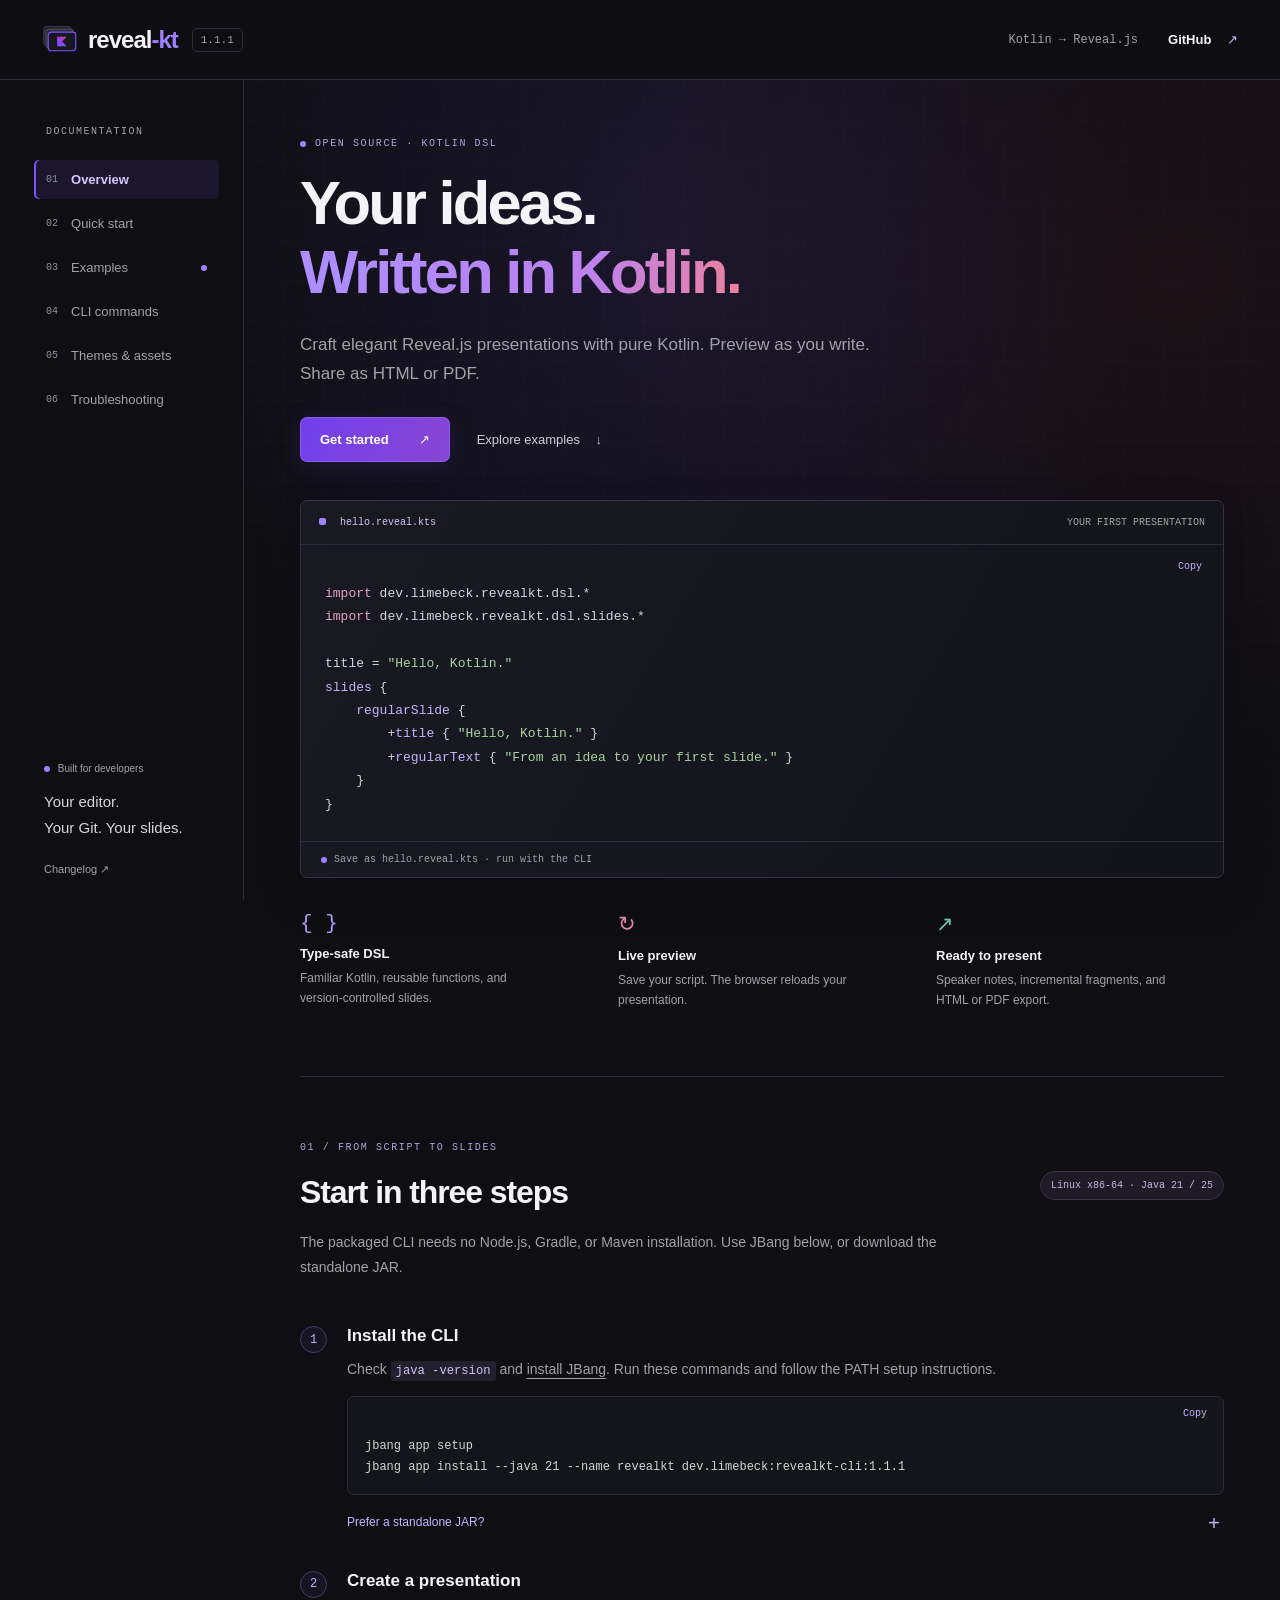
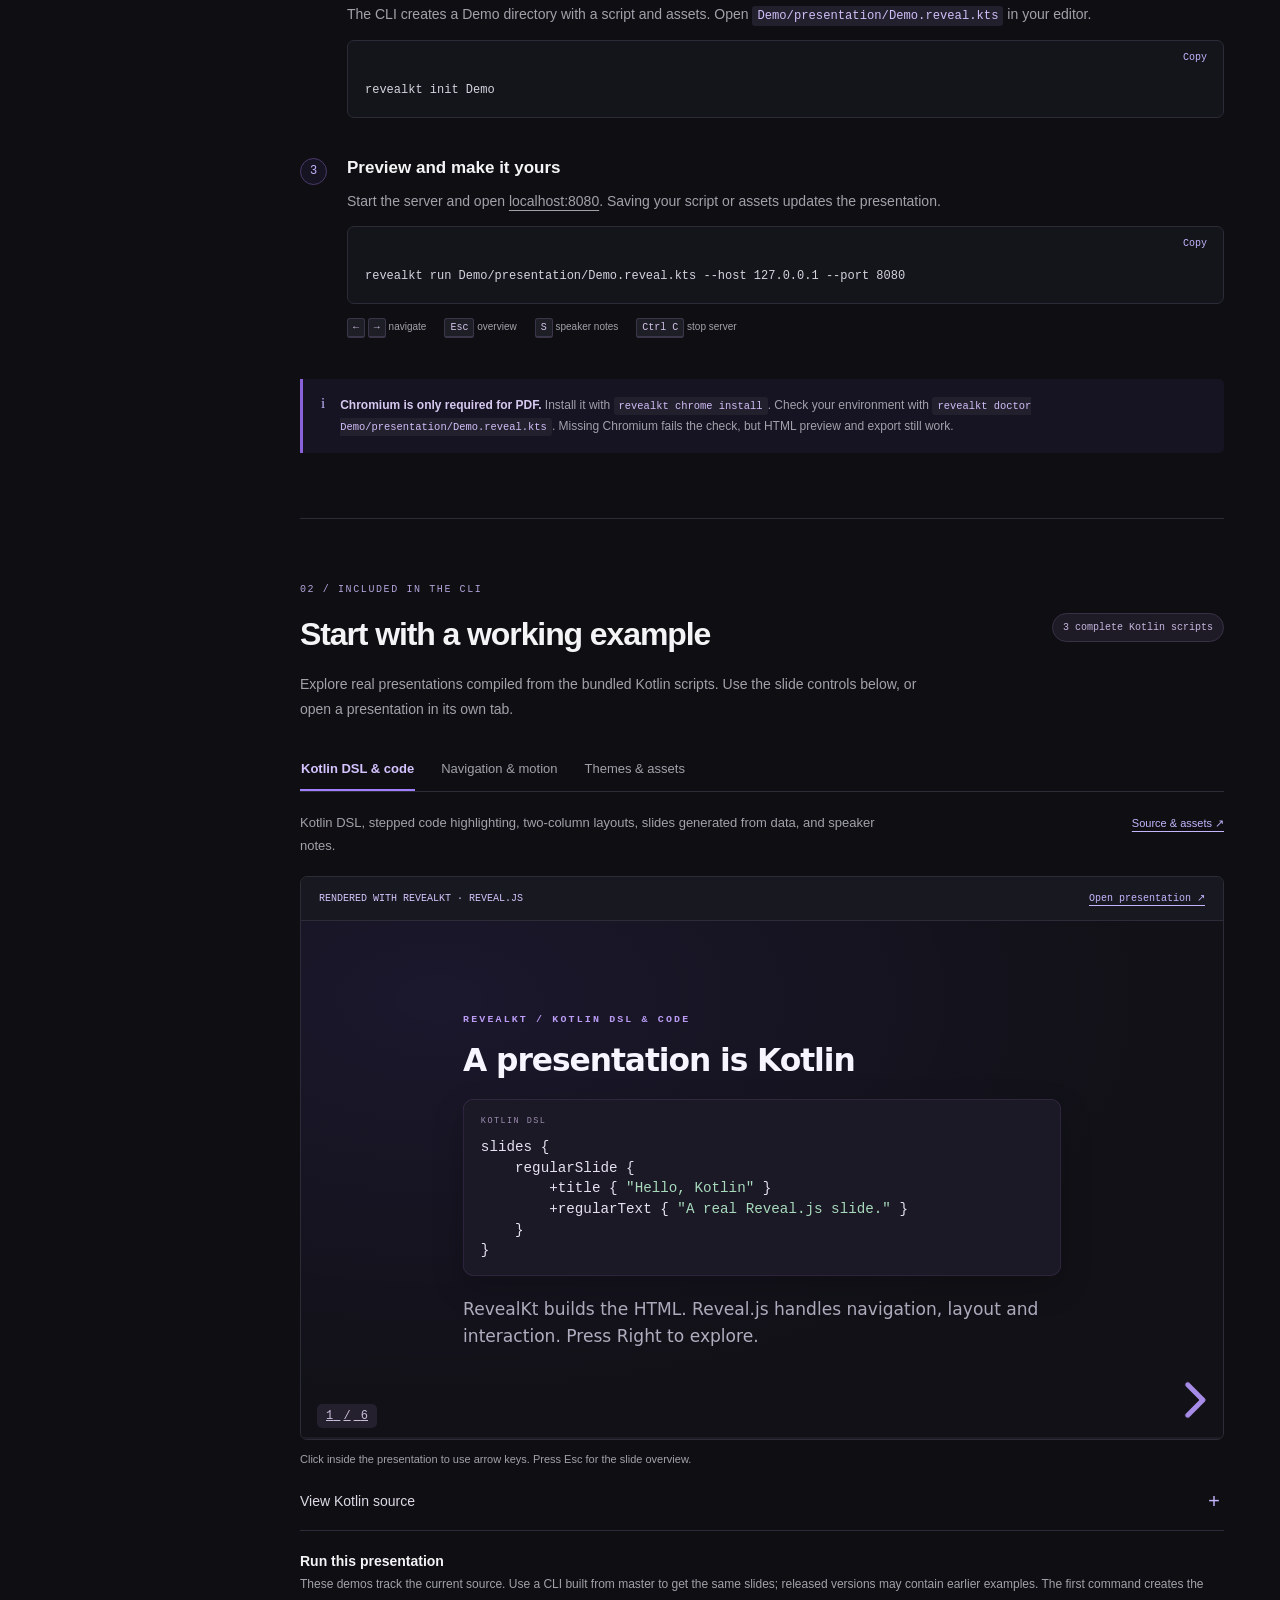
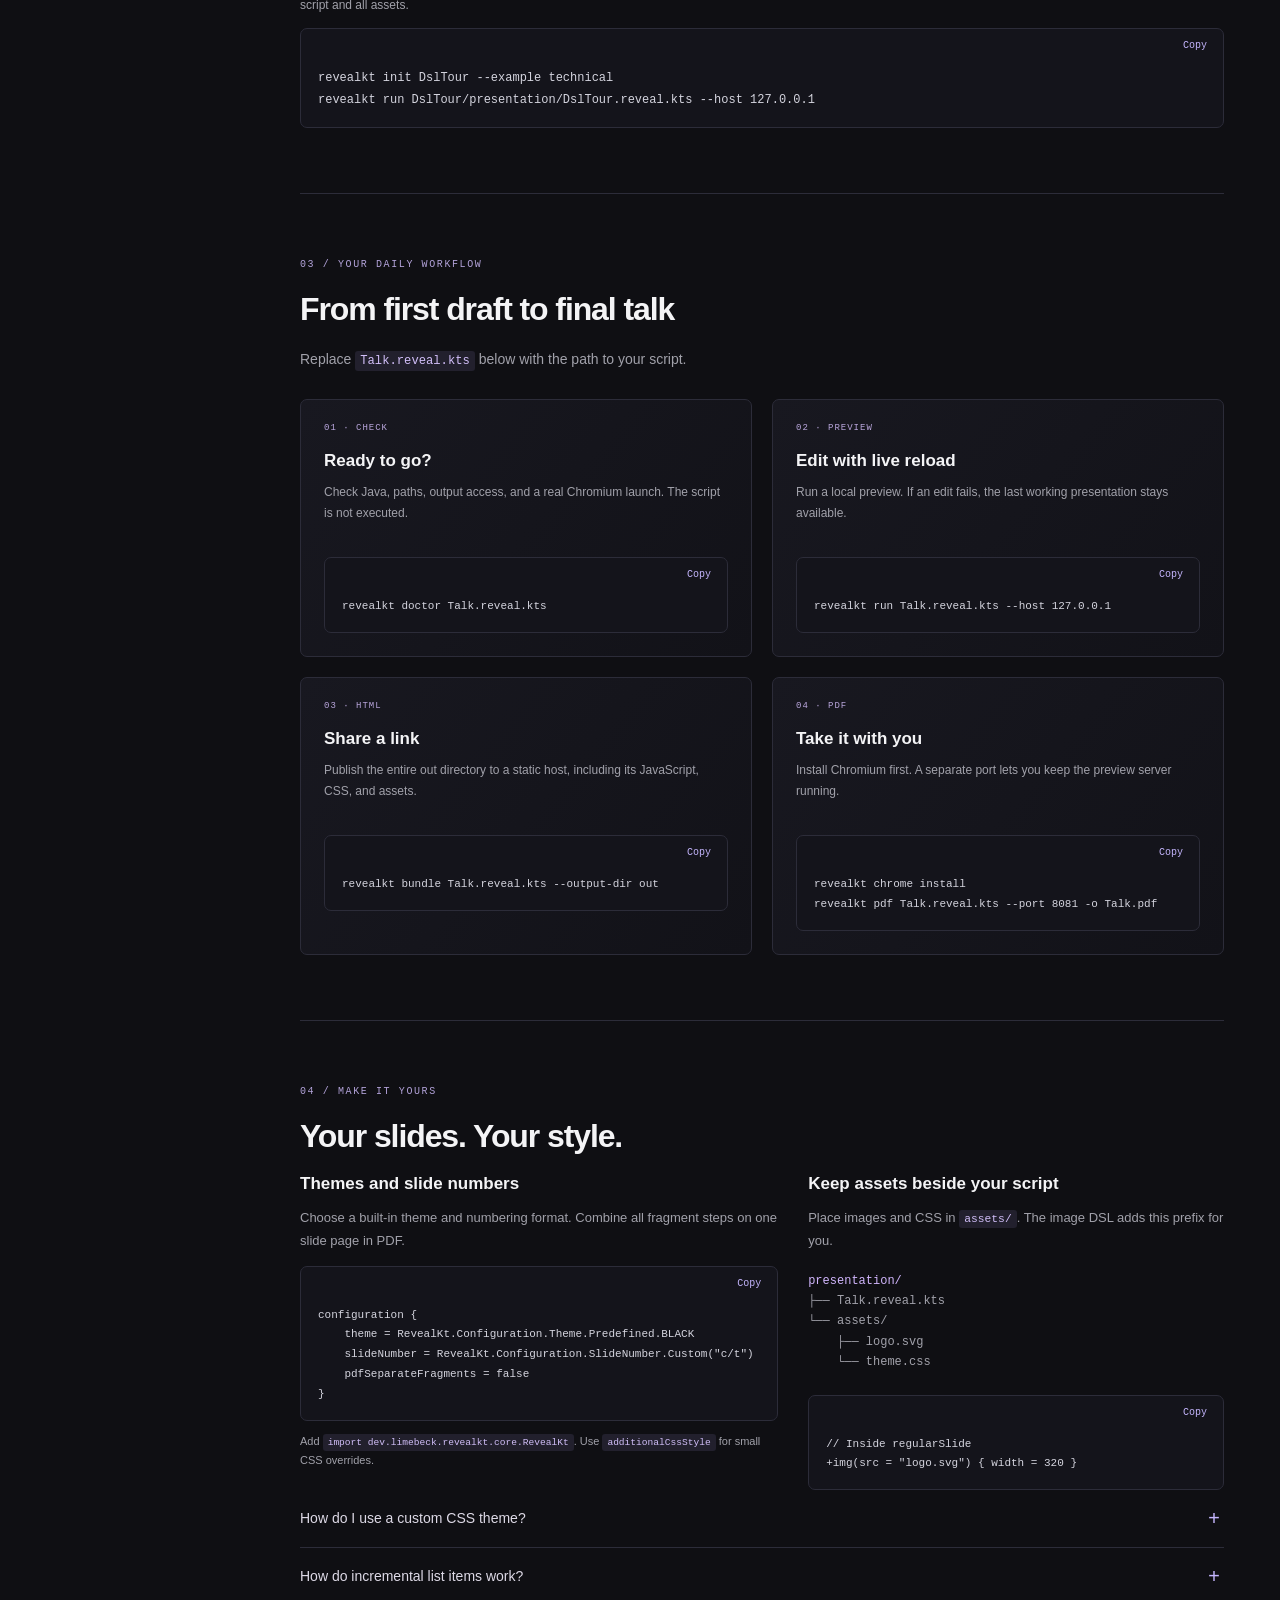
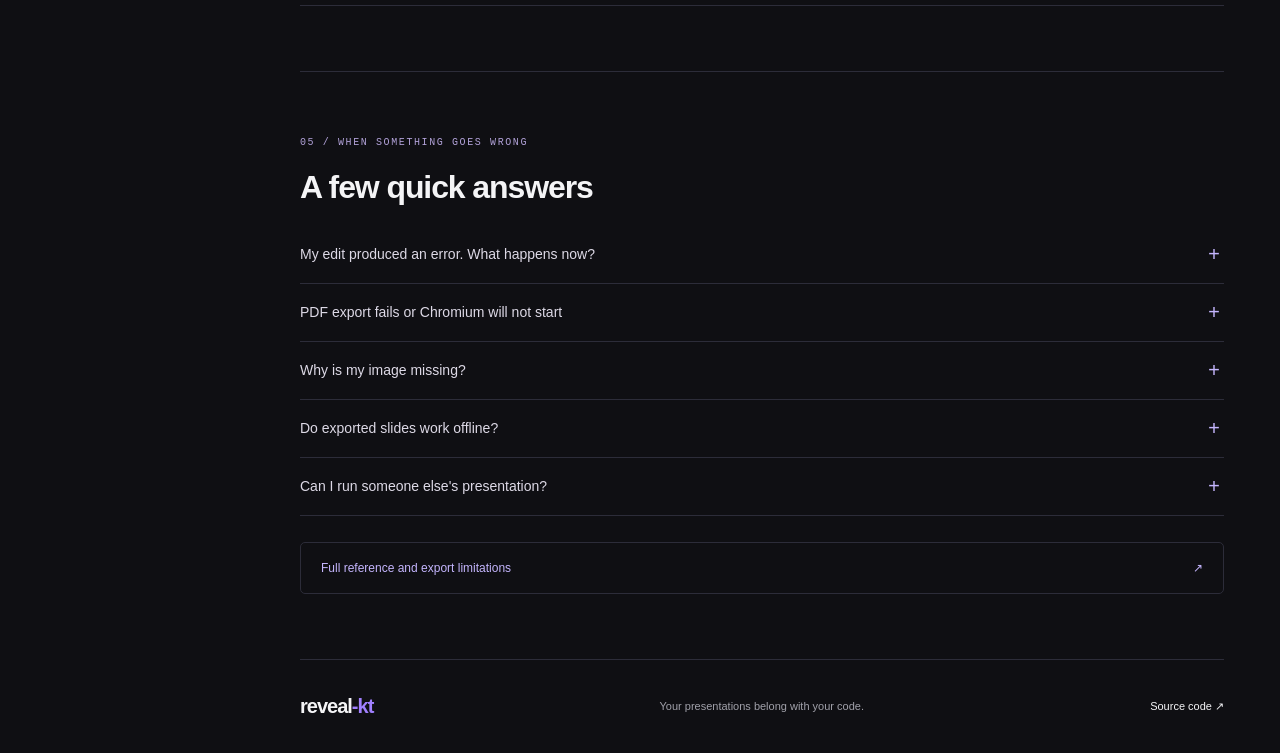
==== commit c7e12eb8: "Publish RevealKt documentation website" ====
--- a/index.html
+++ b/index.html
@@ -12,6 +12,19 @@
   <script src="assets/site.js" defer></script>
 </head>
 <body>
+<!-- Yandex.Metrika counter -->
+<script type="text/javascript">
+    (function(m,e,t,r,i,k,a){
+        m[i]=m[i]||function(){(m[i].a=m[i].a||[]).push(arguments)};
+        m[i].l=1*new Date();
+        for (var j = 0; j < document.scripts.length; j++) {if (document.scripts[j].src === r) { return; }}
+        k=e.createElement(t),a=e.getElementsByTagName(t)[0],k.async=1,k.src=r,a.parentNode.insertBefore(k,a)
+    })(window, document,'script','https://mc.yandex.ru/metrika/tag.js?id=113088337', 'ym');
+
+    ym(113088337, 'init', {ssr:true, webvisor:true, clickmap:true, ecommerce:"dataLayer", referrer: document.referrer, url: location.href, accurateTrackBounce:true, trackLinks:true});
+</script>
+<noscript><div><img src="https://mc.yandex.ru/watch/113088337" style="position:absolute; left:-9999px;" alt="" /></div></noscript>
+<!-- /Yandex.Metrika counter -->
 <a class="skip-link" href="#main">Skip to content</a>
 <header class="header">
   <a class="brand" href="#overview" aria-label="RevealKt home"><img src="assets/favicon.svg" width="36" height="36" alt="">reveal<span class="brand-kt">-kt</span><span class="version">1.1.1</span></a>
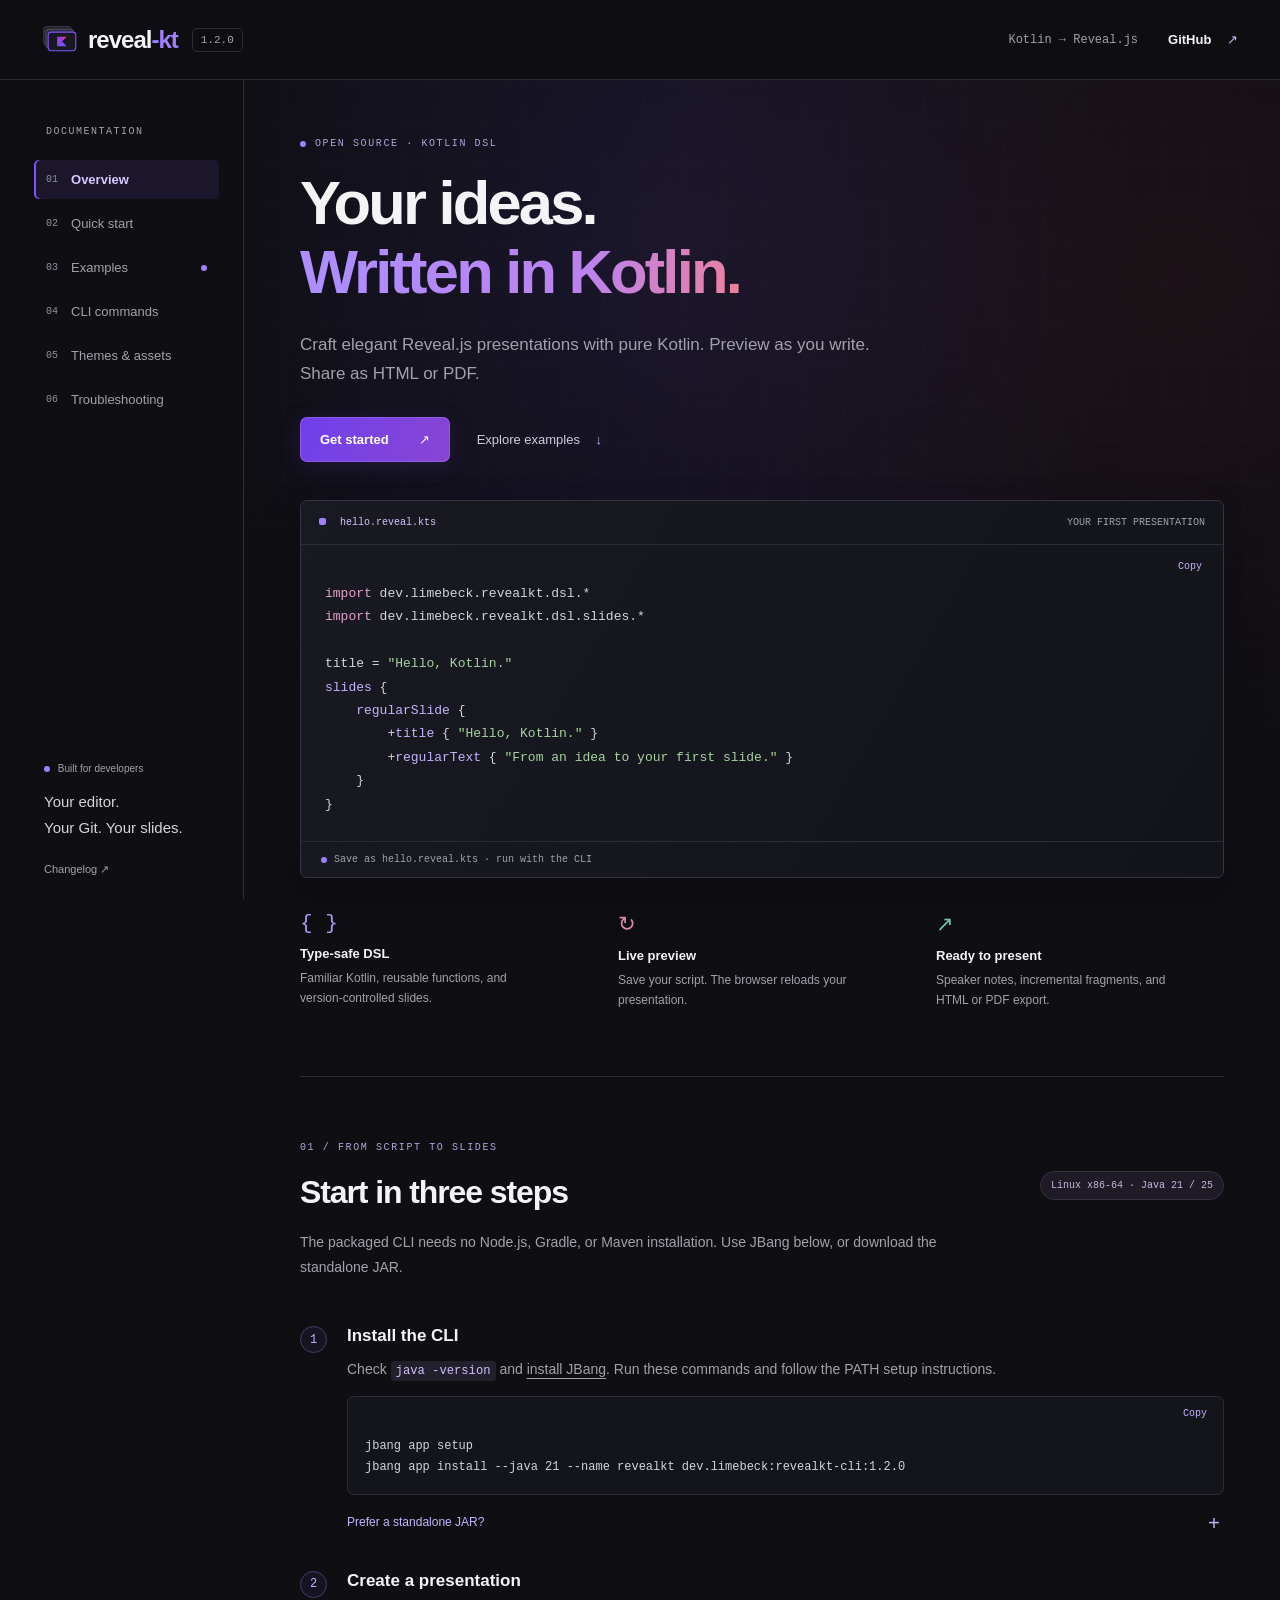
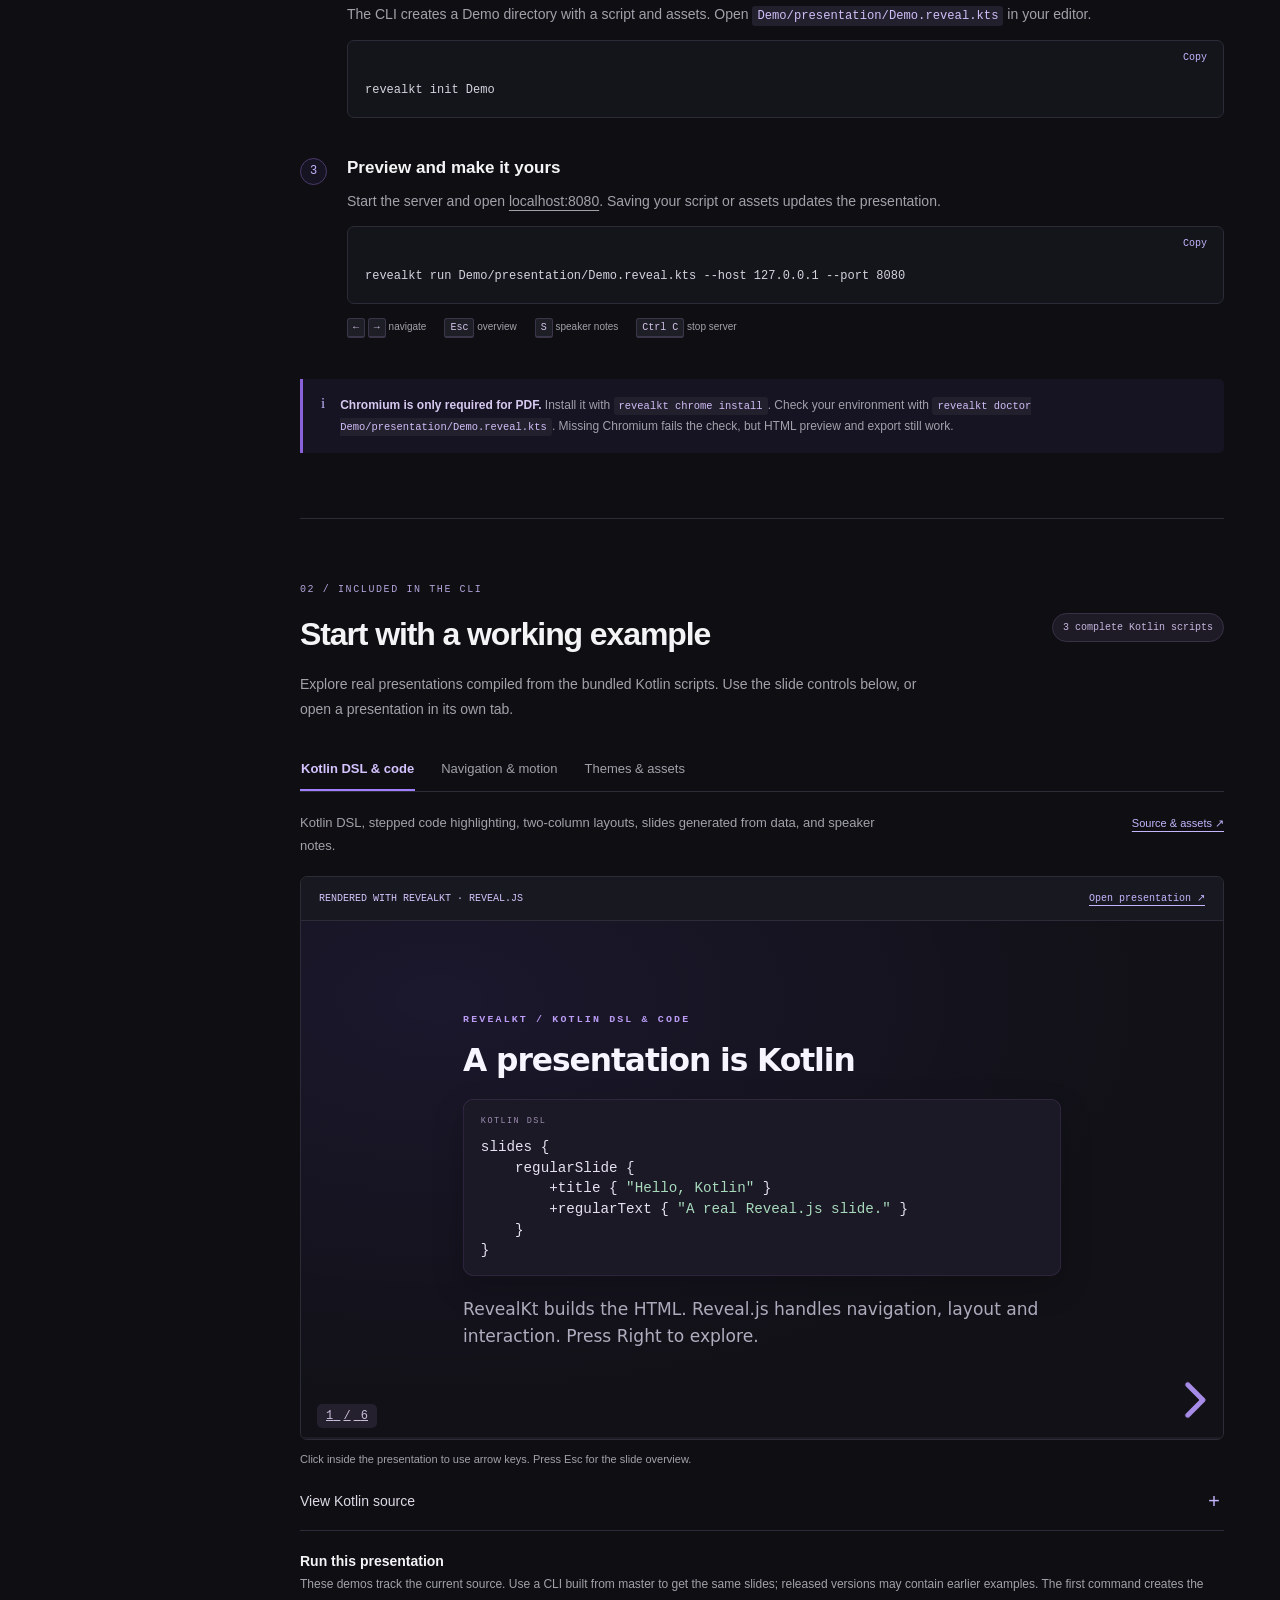
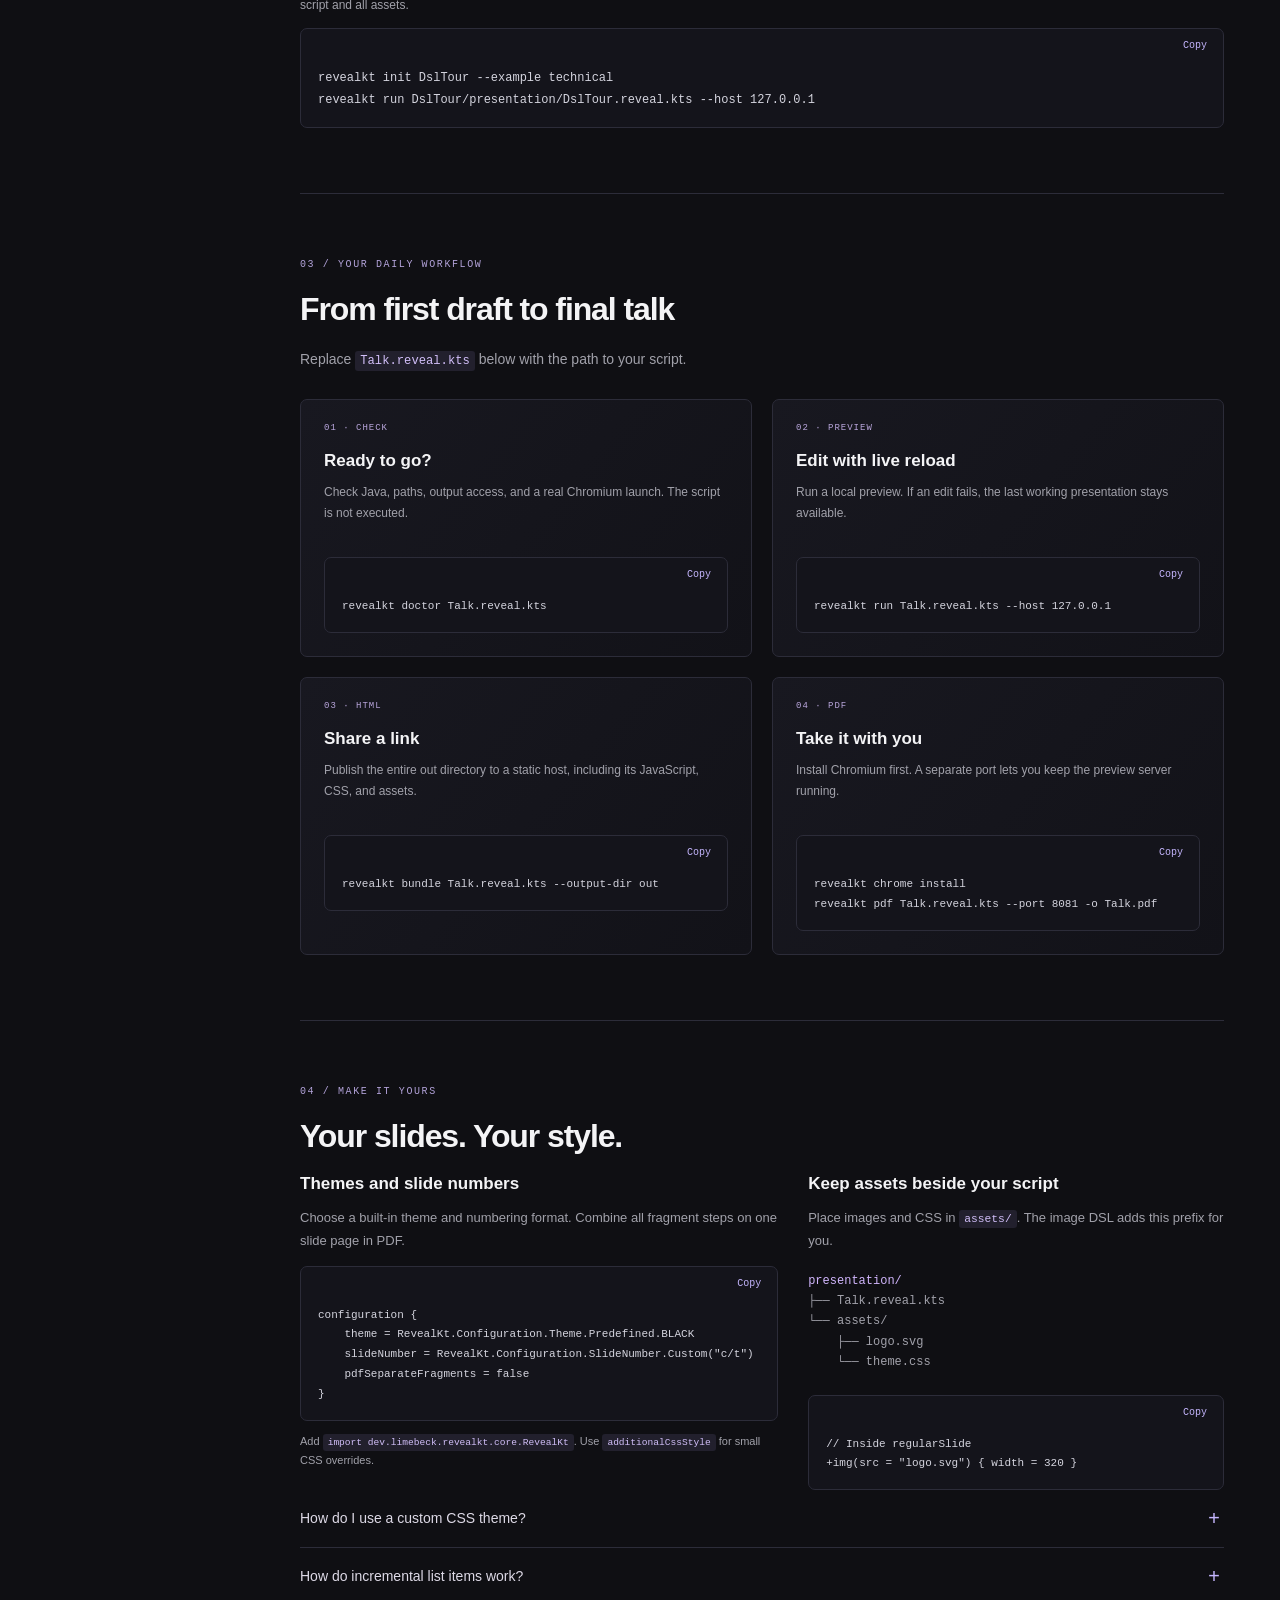
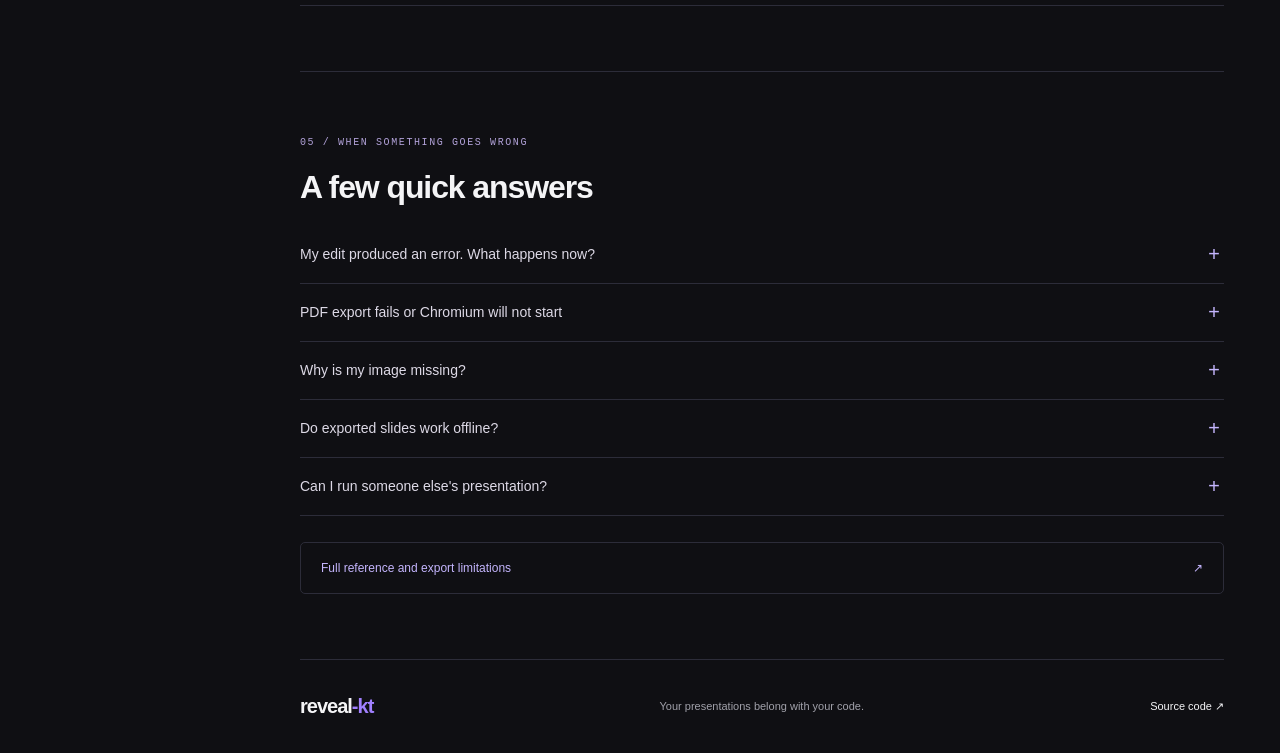
==== commit 8e18437e: "Publish RevealKt documentation website from ab24345" ====
--- a/index.html
+++ b/index.html
@@ -27,7 +27,7 @@
 <!-- /Yandex.Metrika counter -->
 <a class="skip-link" href="#main">Skip to content</a>
 <header class="header">
-  <a class="brand" href="#overview" aria-label="RevealKt home"><img src="assets/favicon.svg" width="36" height="36" alt="">reveal<span class="brand-kt">-kt</span><span class="version">1.1.1</span></a>
+  <a class="brand" href="#overview" aria-label="RevealKt home"><img src="assets/favicon.svg" width="36" height="36" alt="">reveal<span class="brand-kt">-kt</span><span class="version">1.2.0</span></a>
   <div class="header-right">
     <span class="header-caption">Kotlin → Reveal.js</span>
     <a href="https://github.com/LimeBeck/reveal-kt" class="github">GitHub <span aria-hidden="true">↗</span></a>
@@ -84,8 +84,8 @@
           <span class="step-number">1</span>
           <div><h3>Install the CLI</h3><p>Check <code>java -version</code> and <a href="https://www.jbang.dev/download/">install JBang</a>. Run these commands and follow the PATH setup instructions.</p>
             <div class="code-block"><button class="copy" aria-label="Copy installation commands">Copy</button><pre><code>jbang app setup
-jbang app install --java 21 --name revealkt dev.limebeck:revealkt-cli:1.1.1</code></pre></div>
-            <details><summary>Prefer a standalone JAR?</summary><p>Download the self-contained CLI JAR from <a href="https://github.com/LimeBeck/reveal-kt/releases/tag/v1.1.1">release 1.1.1</a>, rather than the sources, javadoc, or app-jvm artifacts. Rename it to <code>revealkt.jar</code> if needed. In the commands below, replace <code>revealkt</code> with <code>java -jar /path/to/revealkt.jar</code>.</p></details>
+jbang app install --java 21 --name revealkt dev.limebeck:revealkt-cli:1.2.0</code></pre></div>
+            <details><summary>Prefer a standalone JAR?</summary><p>Download the self-contained CLI JAR from <a href="https://github.com/LimeBeck/reveal-kt/releases/tag/v1.2.0">release 1.2.0</a>, rather than the sources, javadoc, or app-jvm artifacts. Rename it to <code>revealkt.jar</code> if needed. In the commands below, replace <code>revealkt</code> with <code>java -jar /path/to/revealkt.jar</code>.</p></details>
           </div>
         </article>
         <article class="step">
@@ -156,7 +156,7 @@
       <details><summary>PDF export fails or Chromium will not start</summary><p>Run <code>revealkt chrome install</code>, then <code>revealkt doctor Talk.reveal.kts</code>. On Ubuntu, you may need system libraries: <code>revealkt chrome install --with-deps</code>. If the port is busy, stop the preview or use <code>--port 8081</code>. Create the PDF output's parent directory beforehand.</p></details>
       <details><summary>Why is my image missing?</summary><p>Check that <code>assets/</code> is beside your script. For <code>assets/images/chart.png</code>, use <code>img(src = "images/chart.png")</code>. Paths are case-sensitive. CSS theme URLs need the full <code>assets/</code> prefix.</p></details>
       <details><summary>Do exported slides work offline?</summary><p>Built-in JavaScript and CSS ship with the CLI. External images, fonts, and MathJax may still need a network connection, so offline export is not guaranteed. HTML export is a directory, not one file. Repeating bundle does not remove old assets; use a fresh output directory for a clean export.</p></details>
-      <details><summary>Can I run someone else's presentation?</summary><p>A <code>.reveal.kts</code> file is executable Kotlin with your user's permissions, including file and network access. Review scripts before running them. Preview has no authentication; <code>--host 127.0.0.1</code> limits access to your computer. Use bundle for publishing.</p></details>
+      <details><summary>Can I run someone else's presentation?</summary><p>A <code>.reveal.kts</code> file is executable Kotlin with your user's permissions, including file and network access. Review scripts before running them. Preview has no authentication and listens only on localhost unless you pass <code>--host 0.0.0.0</code>. Use bundle for publishing.</p></details>
       <a class="reference-link" href="https://github.com/LimeBeck/reveal-kt/blob/master/docs/presentation-reference.md">Full reference and export limitations <span>↗</span></a>
     </section>
     <footer><a class="brand" href="#overview">reveal<span class="brand-kt">-kt</span></a><span>Your presentations belong with your code.</span><a href="https://github.com/LimeBeck/reveal-kt">Source code ↗</a></footer>
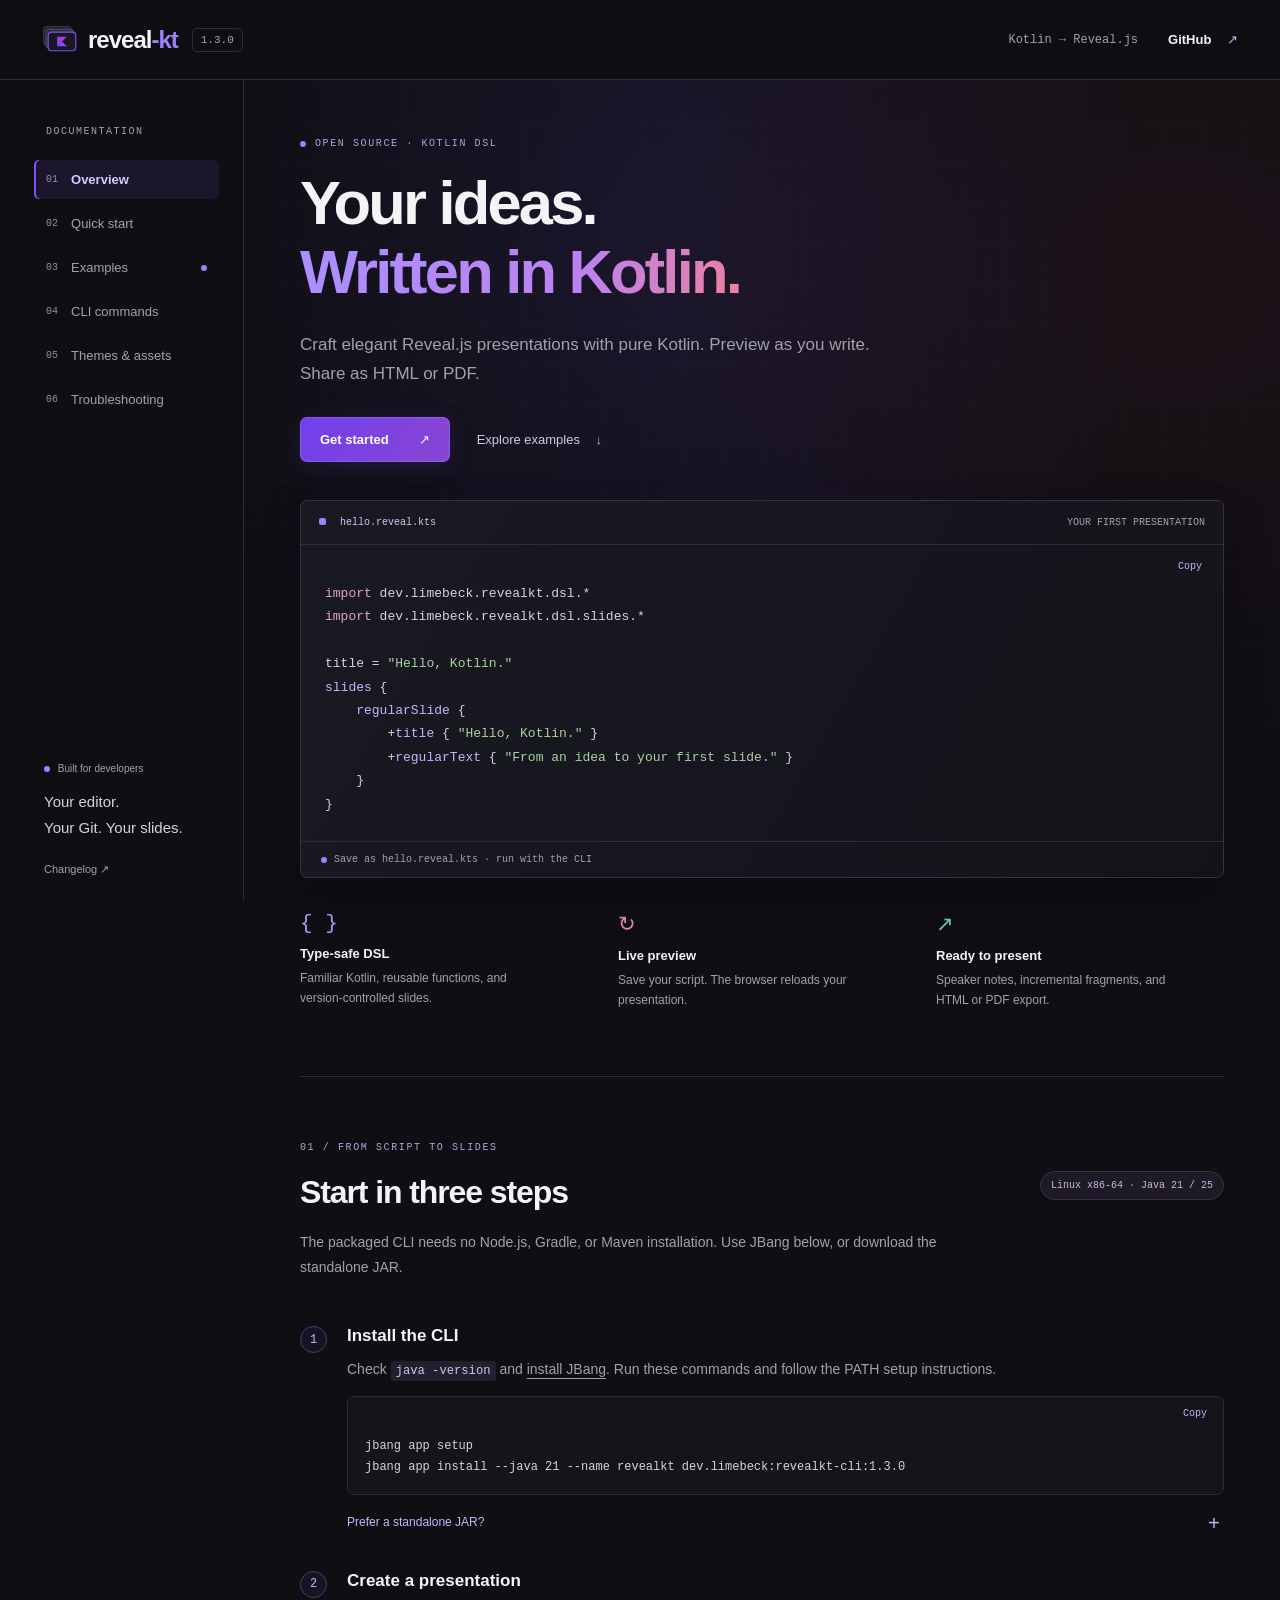
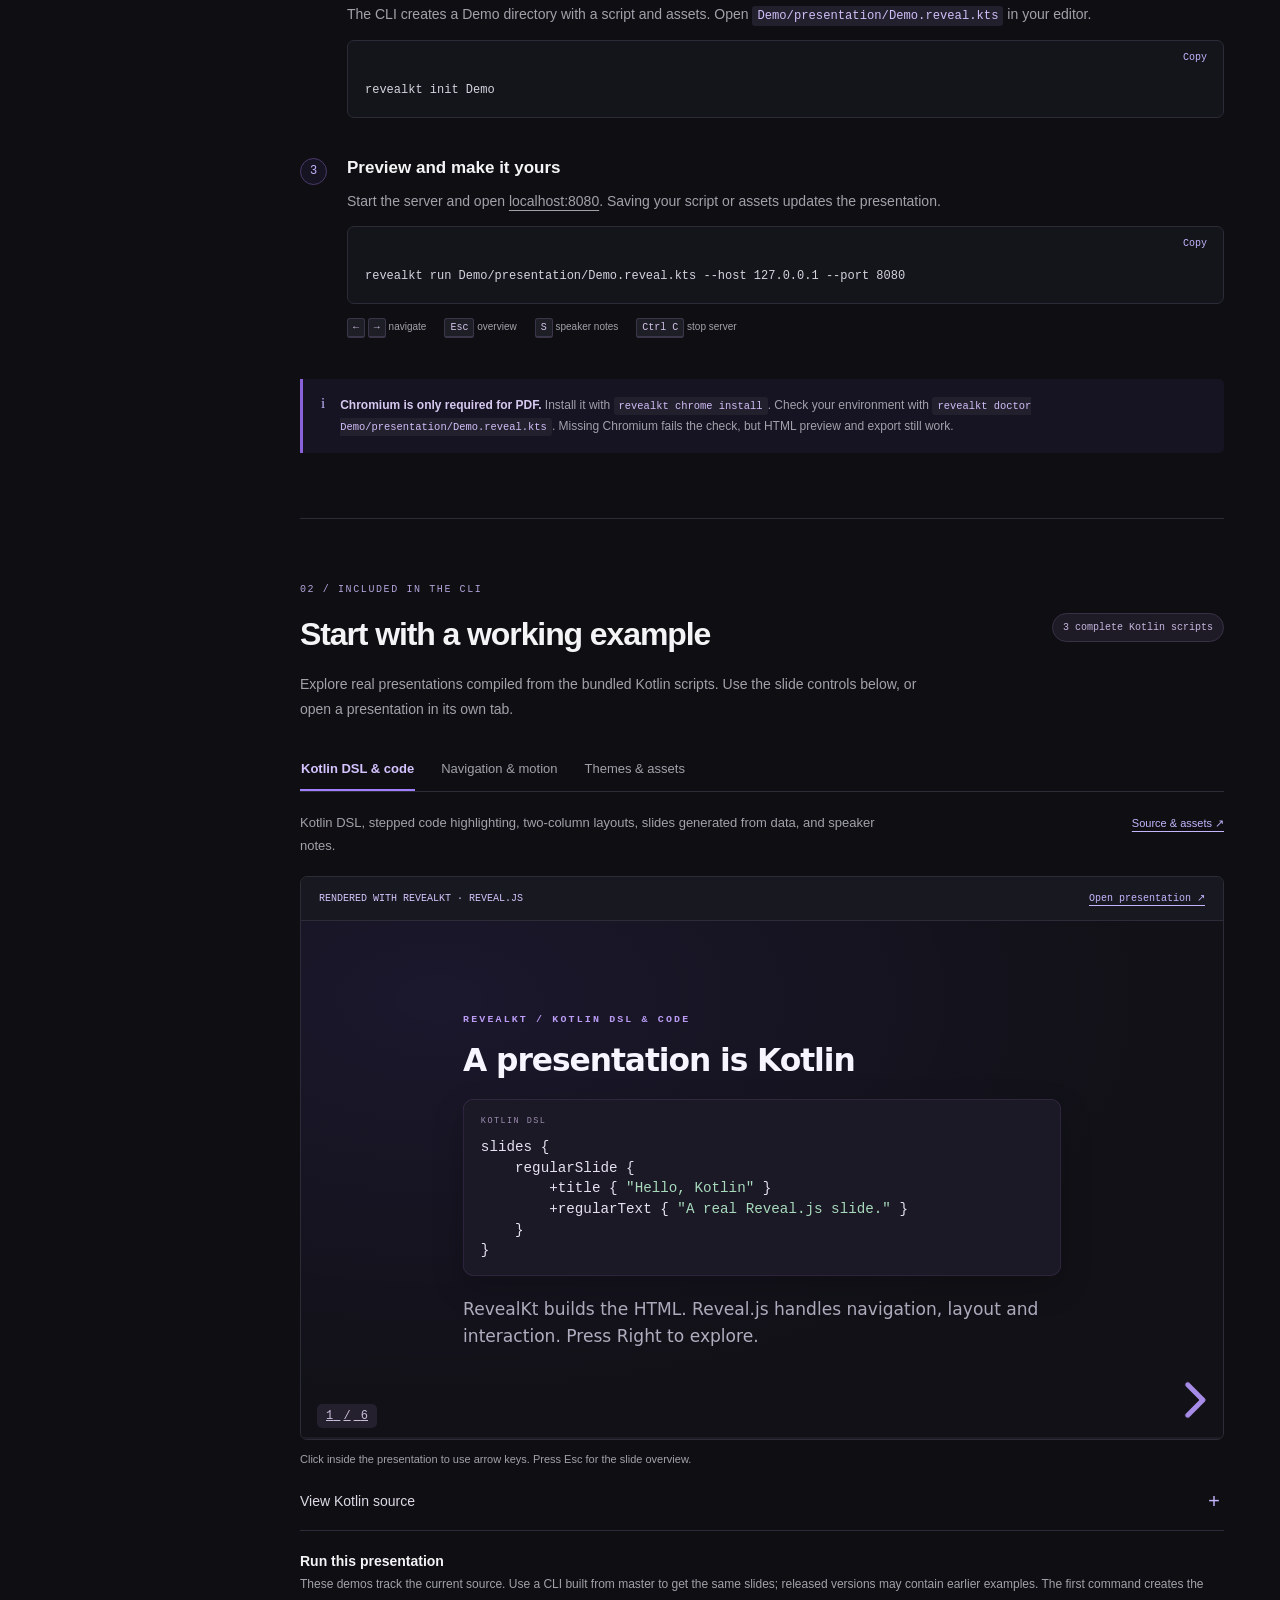
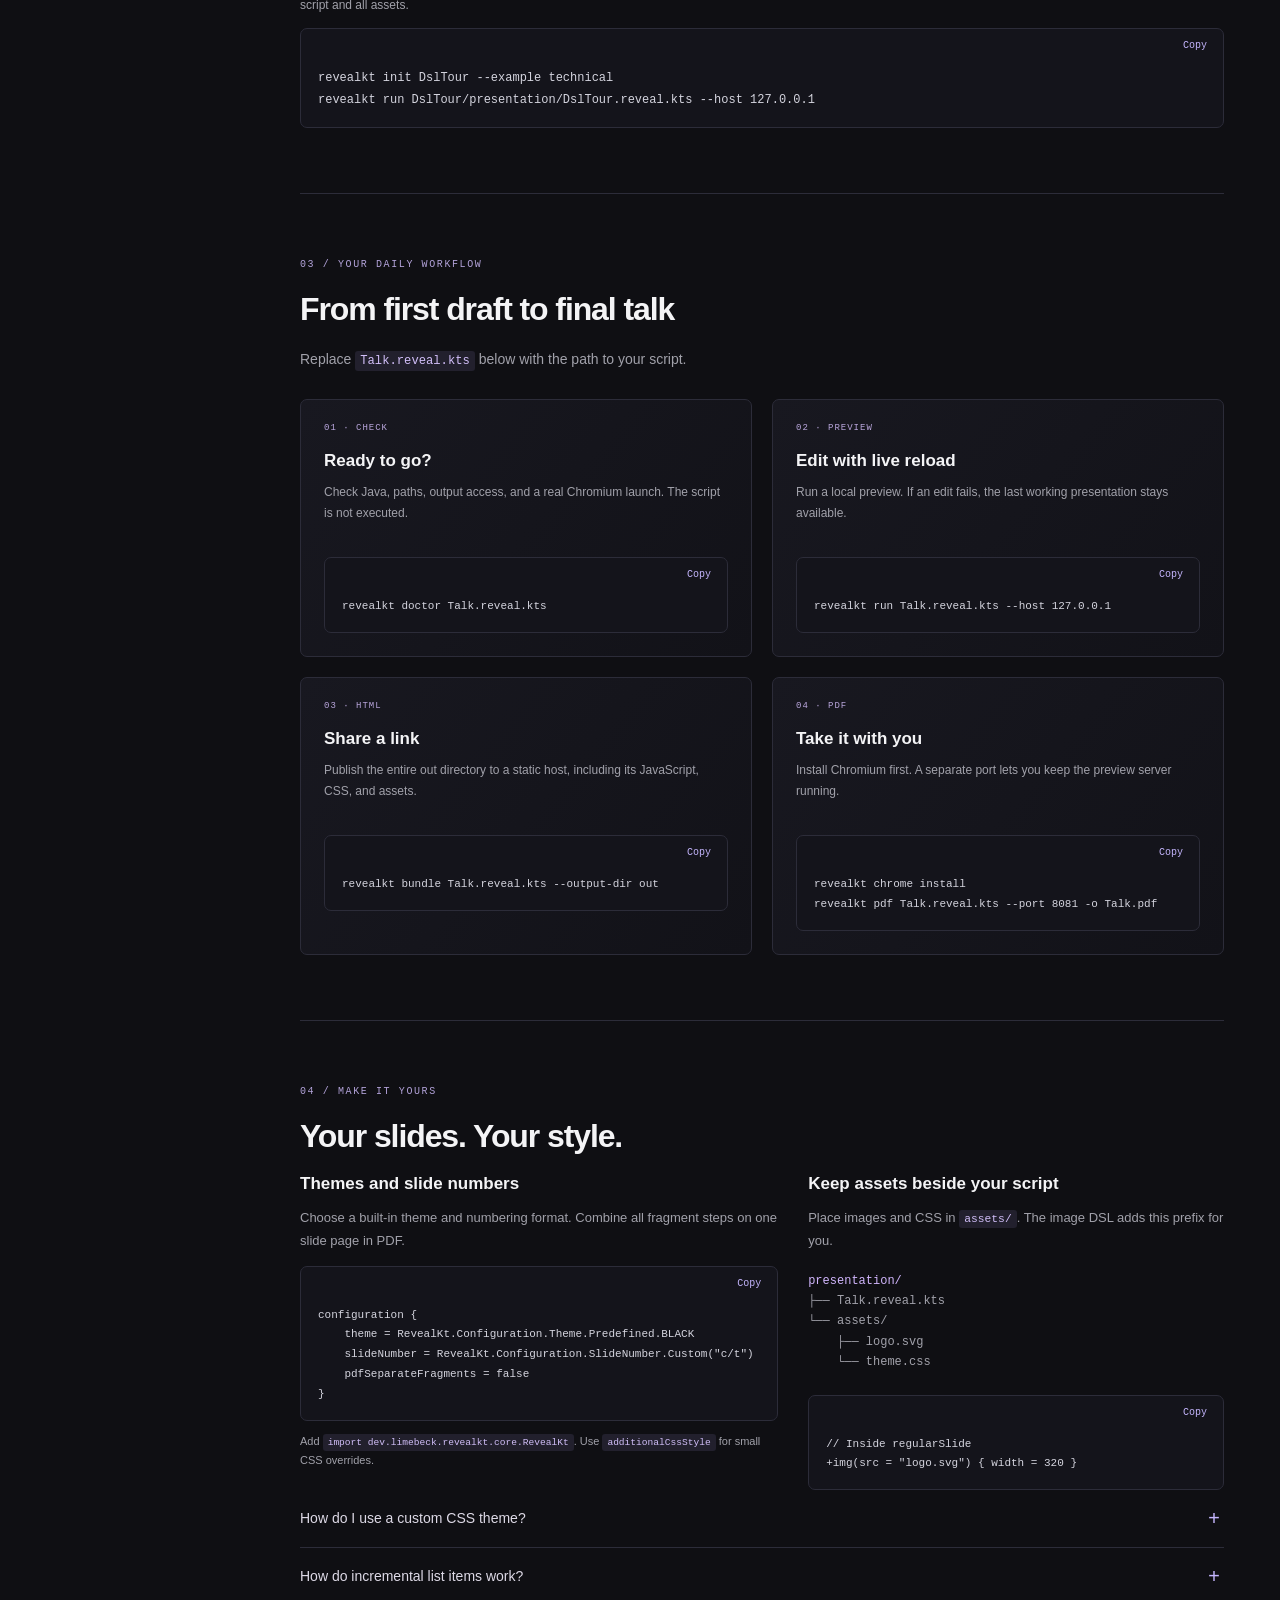
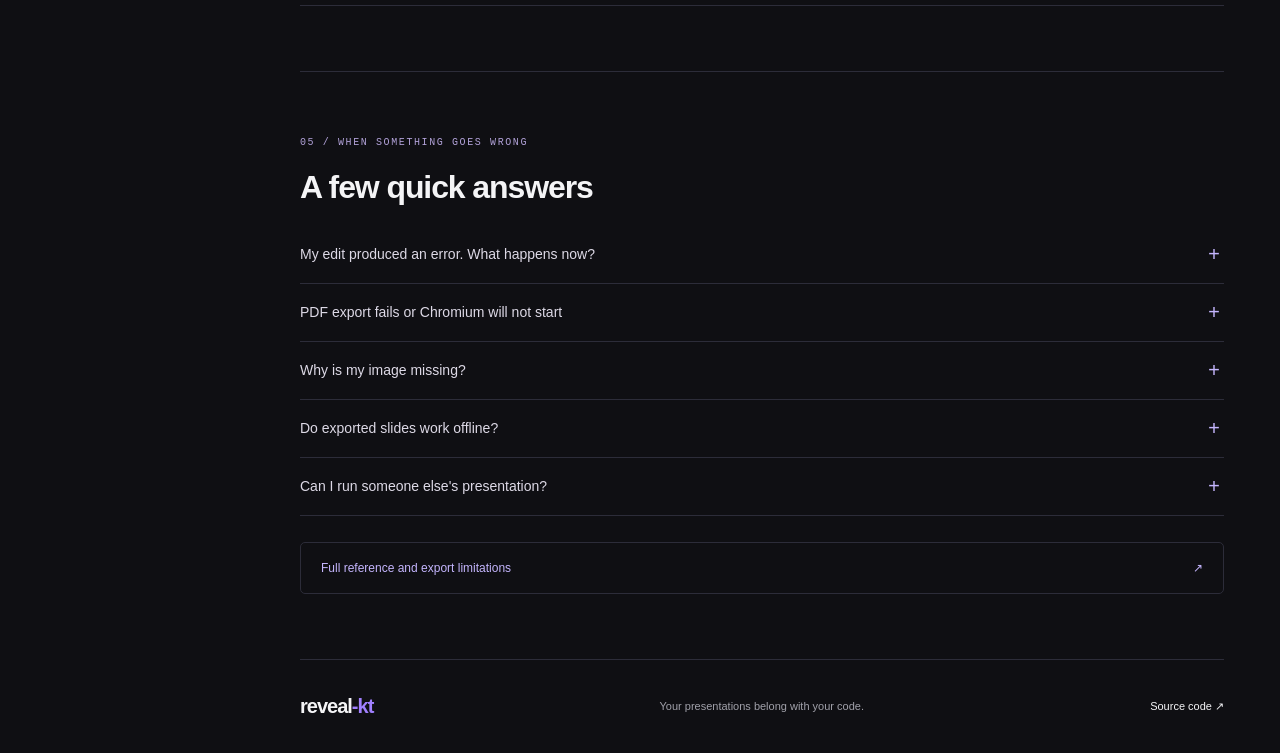
==== commit c7153d10: "Publish RevealKt documentation website from b1f4448" ====
--- a/index.html
+++ b/index.html
@@ -27,7 +27,7 @@
 <!-- /Yandex.Metrika counter -->
 <a class="skip-link" href="#main">Skip to content</a>
 <header class="header">
-  <a class="brand" href="#overview" aria-label="RevealKt home"><img src="assets/favicon.svg" width="36" height="36" alt="">reveal<span class="brand-kt">-kt</span><span class="version">1.2.0</span></a>
+  <a class="brand" href="#overview" aria-label="RevealKt home"><img src="assets/favicon.svg" width="36" height="36" alt="">reveal<span class="brand-kt">-kt</span><span class="version">1.3.0</span></a>
   <div class="header-right">
     <span class="header-caption">Kotlin → Reveal.js</span>
     <a href="https://github.com/LimeBeck/reveal-kt" class="github">GitHub <span aria-hidden="true">↗</span></a>
@@ -84,8 +84,8 @@
           <span class="step-number">1</span>
           <div><h3>Install the CLI</h3><p>Check <code>java -version</code> and <a href="https://www.jbang.dev/download/">install JBang</a>. Run these commands and follow the PATH setup instructions.</p>
             <div class="code-block"><button class="copy" aria-label="Copy installation commands">Copy</button><pre><code>jbang app setup
-jbang app install --java 21 --name revealkt dev.limebeck:revealkt-cli:1.2.0</code></pre></div>
-            <details><summary>Prefer a standalone JAR?</summary><p>Download the self-contained CLI JAR from <a href="https://github.com/LimeBeck/reveal-kt/releases/tag/v1.2.0">release 1.2.0</a>, rather than the sources, javadoc, or app-jvm artifacts. Rename it to <code>revealkt.jar</code> if needed. In the commands below, replace <code>revealkt</code> with <code>java -jar /path/to/revealkt.jar</code>.</p></details>
+jbang app install --java 21 --name revealkt dev.limebeck:revealkt-cli:1.3.0</code></pre></div>
+            <details><summary>Prefer a standalone JAR?</summary><p>Download the self-contained CLI JAR from <a href="https://github.com/LimeBeck/reveal-kt/releases/tag/v1.3.0">release 1.3.0</a>, rather than the sources, javadoc, or app-jvm artifacts. Rename it to <code>revealkt.jar</code> if needed. In the commands below, replace <code>revealkt</code> with <code>java -jar /path/to/revealkt.jar</code>.</p></details>
           </div>
         </article>
         <article class="step">
